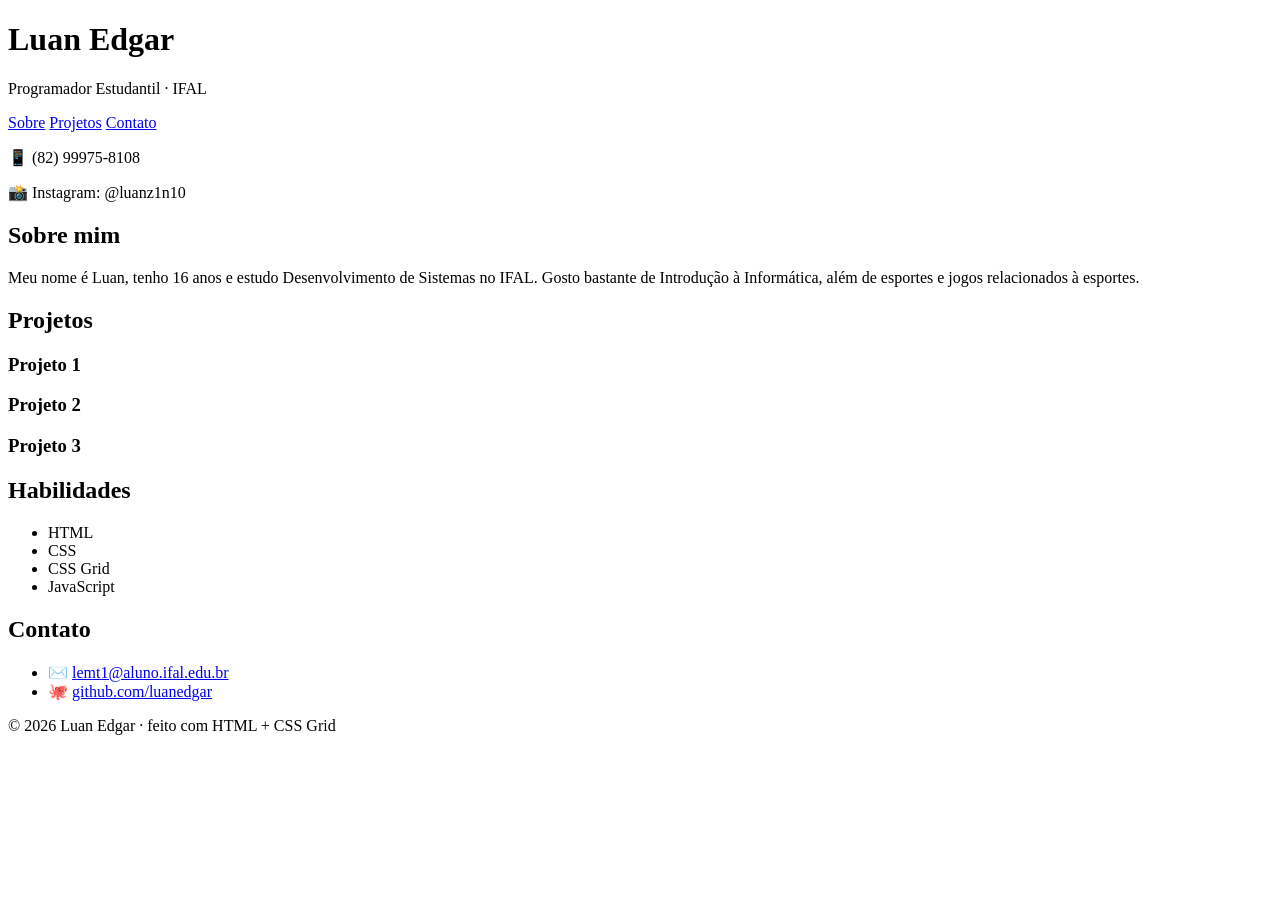
==== index.html @ dfe75a13 "Refactor index.html for better structure and content Updated the HTML structure, added meta tags, an" ====
<!DOCTYPE html>
<html lang="pt-BR">

<head>
  <meta charset="UTF-8">
  <meta name="viewport" content="width=device-width, initial-scale=1.0">
  <title>Página Pessoal — Luan Edgar</title>

  <link rel="stylesheet" href="estilo.css">
</head>

<body>
  <div class="pagina">

    <!-- ====== CABEÇALHO ====== -->
    <header class="cabecalho">
      <h1>Luan Edgar</h1>
      <p>Programador Estudantil · IFAL</p>

      <nav>
        <a href="#sobre">Sobre</a>
        <a href="#projetos">Projetos</a>
        <a href="#contato">Contato</a>
        <p>📱 (82) 99975-8108</p>
        <p>📸 Instagram: @luanz1n10</p>
      </nav>
    </header>

    <!-- ====== CONTEÚDO PRINCIPAL ====== -->
    <main class="principal">

      <section id="sobre" class="cartao">
        <h2>Sobre mim</h2>

        <p>
          Meu nome é Luan, tenho 16 anos e estudo Desenvolvimento de Sistemas
          no IFAL. Gosto bastante de Introdução à Informática, além de esportes
          e jogos relacionados à esportes.
        </p>
      </section>

      <section id="projetos" class="cartao">
        <h2>Projetos</h2>

        <div class="projetos">

          <article class="projeto">
            <h3>Projeto 1</h3>
            <p>
            
            </p>
          </article>

          <article class="projeto">
            <h3>Projeto 2</h3>
            <p>

            </p>
          </article>

          <article class="projeto">
            <h3>Projeto 3</h3>
            <p>
         
            </p>
          </article>

        </div>
      </section>

    </main>

    <!-- ====== BARRA LATERAL ====== -->
    <aside class="lateral">

      <section class="cartao">
        <h2>Habilidades</h2>

        <ul class="habilidades">
          <li>HTML</li>
          <li>CSS</li>
          <li>CSS Grid</li>
          <li>JavaScript</li>
        </ul>
      </section>

      <section id="contato" class="cartao">
        <h2>Contato</h2>

        <ul class="contato">
          <li>
            ✉️
            <a href="mailto:lemt1@aluno.ifal.edu.br">
              lemt1@aluno.ifal.edu.br
            </a>
          </li>

          <li>
            🐙
            <a href="https://github.com/luanedgar">
              github.com/luanedgar
            </a>
          </li>
        </ul>
      </section>

    </aside>

    <!-- ====== RODAPÉ ====== -->
    <footer class="rodape">
      © 2026 Luan Edgar · feito com HTML + CSS Grid
    </footer>

  </div>
</body>

</html>
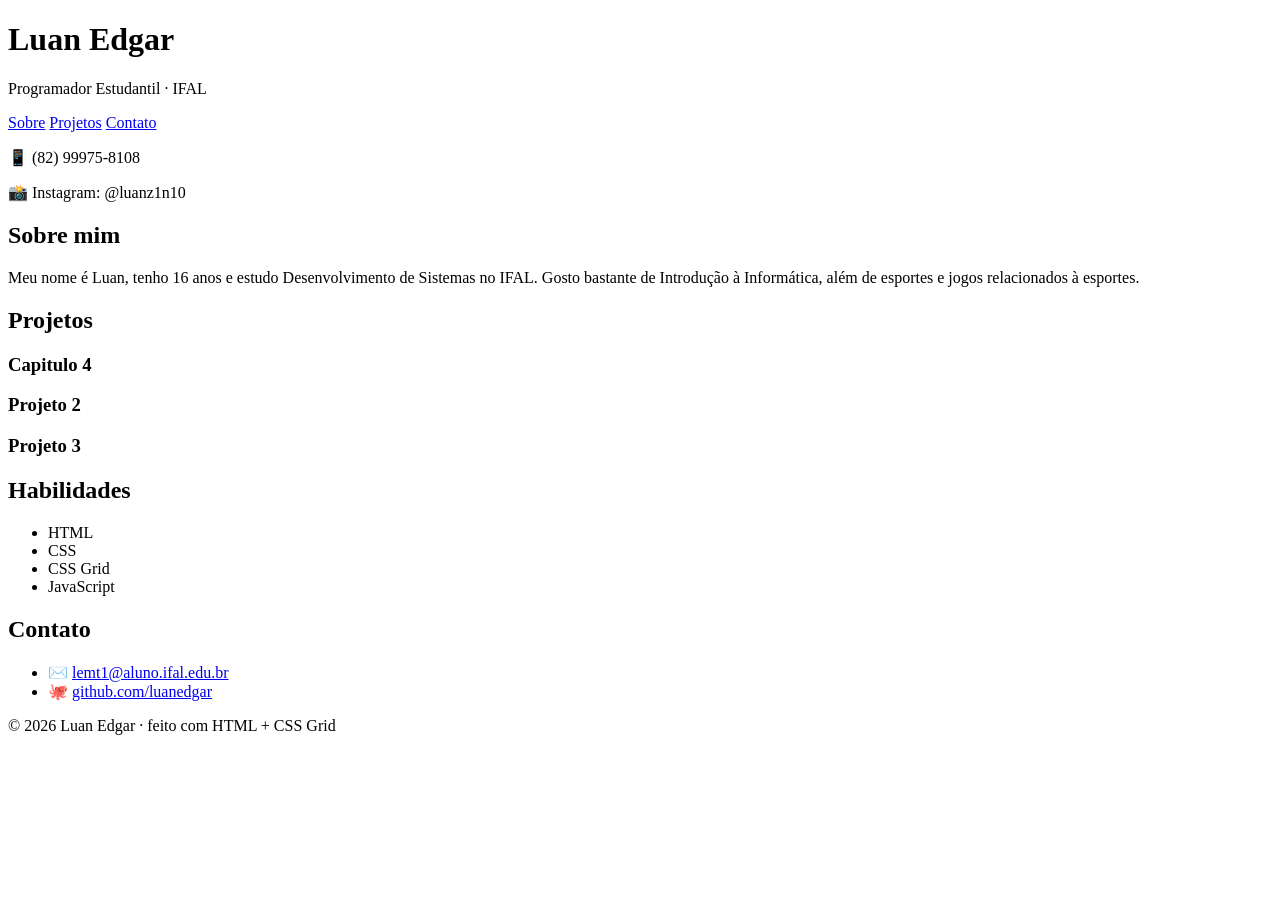
==== commit 0b423ebb: "Refactor projetos section to include atividades" ====
--- a/index.html
+++ b/index.html
@@ -42,10 +42,11 @@
       <section id="projetos" class="cartao">
         <h2>Projetos</h2>
 
-        <div class="projetos">
+        <div class="atividades">
 
-          <article class="projeto">
-            <h3>Projeto 1</h3>
+          <article class="atividade">
+            <h3>Capitulo 4</h3>
+            
             <p>
             
             </p>
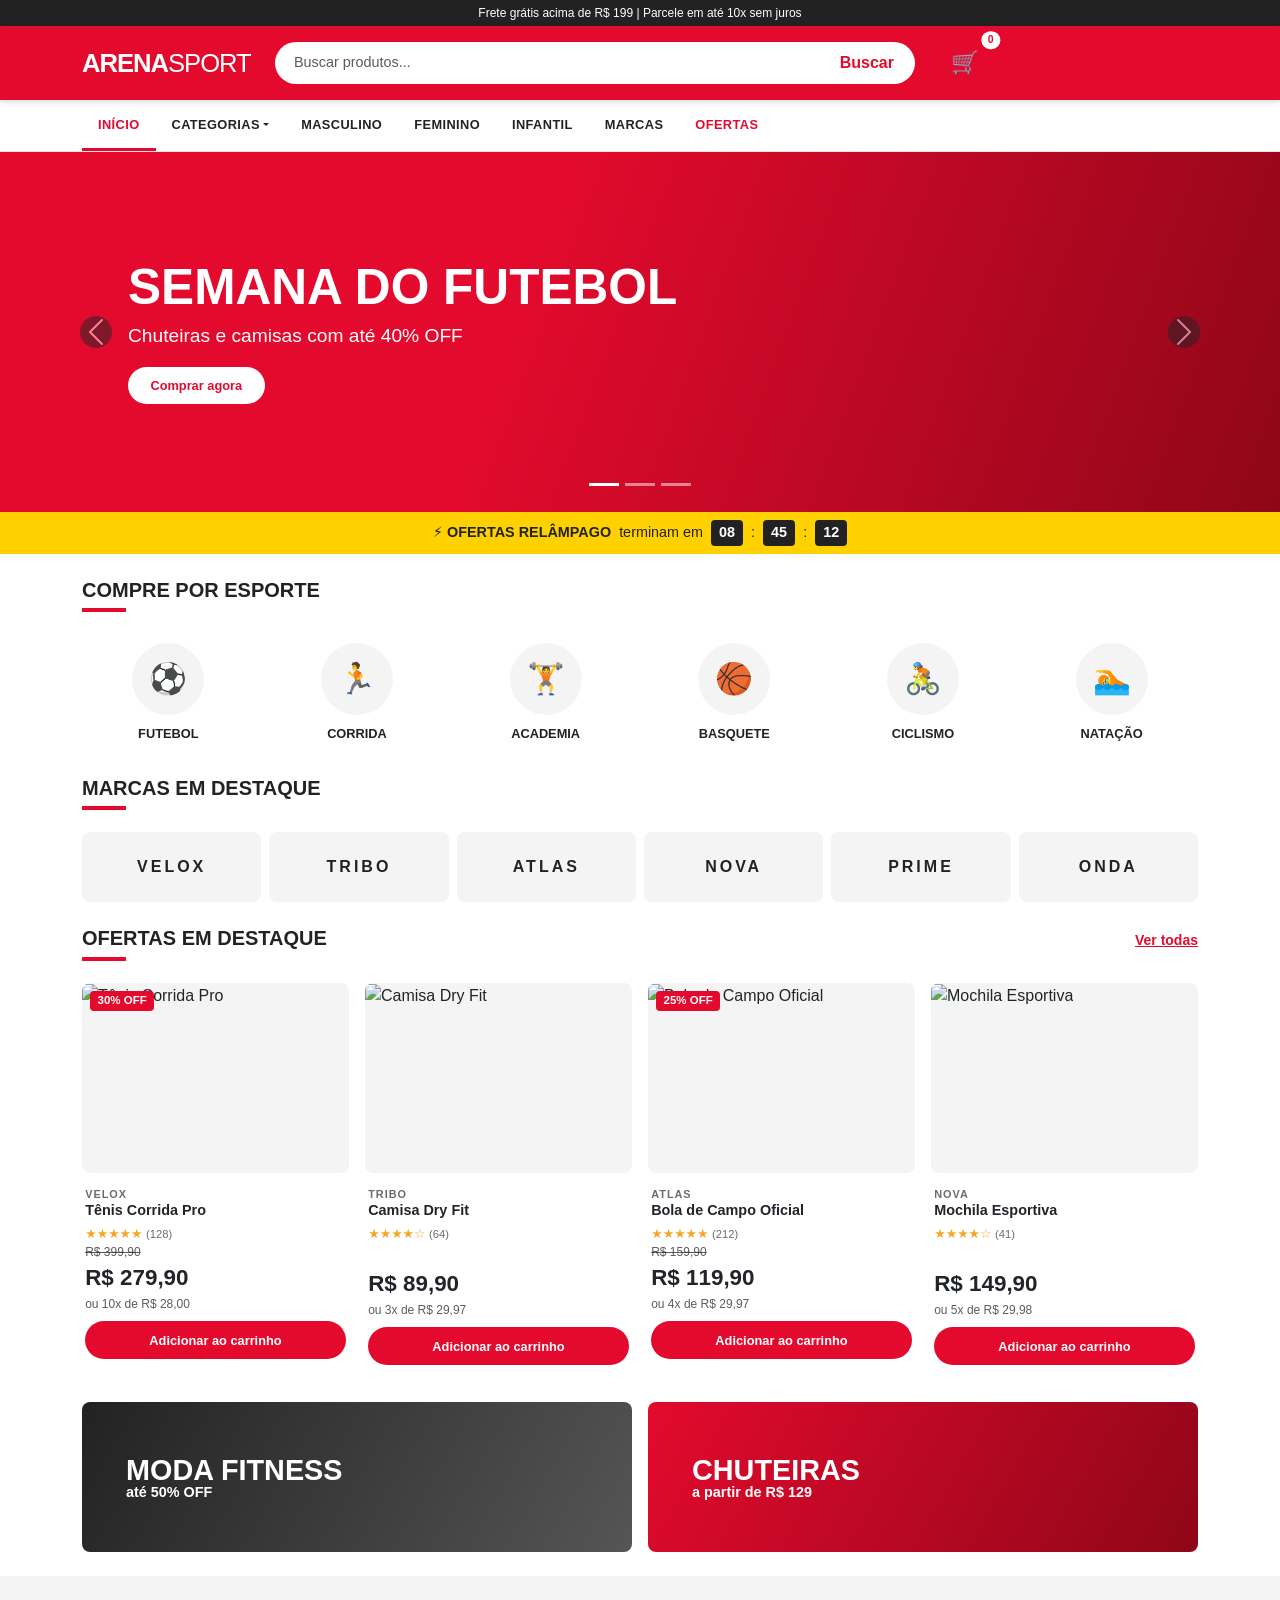
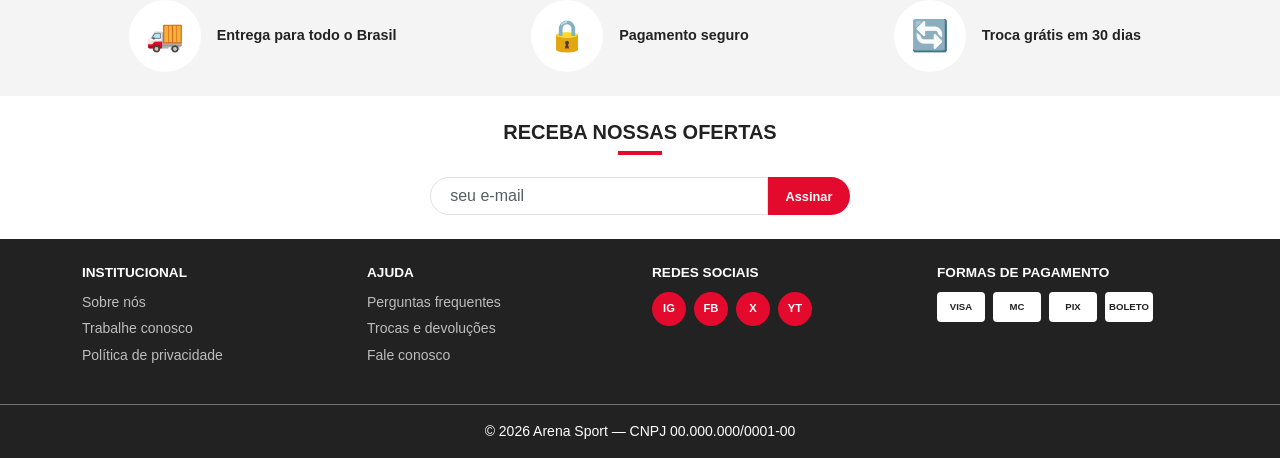
==== commit 791c10f5: "Add files via upload" ====
--- a/index.html
+++ b/index.html
@@ -1,118 +1,308 @@
-<!DOCTYPE html>
-<html lang="pt-BR">
-
-<head>
-  <meta charset="UTF-8">
-  <meta name="viewport" content="width=device-width, initial-scale=1.0">
-  <title>Página Pessoal — Luan Edgar</title>
-
-  <link rel="stylesheet" href="estilo.css">
-</head>
-
-<body>
-  <div class="pagina">
-
-    <!-- ====== CABEÇALHO ====== -->
-    <header class="cabecalho">
-      <h1>Luan Edgar</h1>
-      <p>Programador Estudantil · IFAL</p>
-
-      <nav>
-        <a href="#sobre">Sobre</a>
-        <a href="#projetos">Projetos</a>
-        <a href="#contato">Contato</a>
-        <p>📱 (82) 99975-8108</p>
-        <p>📸 Instagram: @luanz1n10</p>
-      </nav>
-    </header>
-
-    <!-- ====== CONTEÚDO PRINCIPAL ====== -->
-    <main class="principal">
-
-      <section id="sobre" class="cartao">
-        <h2>Sobre mim</h2>
-
-        <p>
-          Meu nome é Luan, tenho 16 anos e estudo Desenvolvimento de Sistemas
-          no IFAL. Gosto bastante de Introdução à Informática, além de esportes
-          e jogos relacionados à esportes.
-        </p>
-      </section>
-
-      <section id="projetos" class="cartao">
-        <h2>Projetos</h2>
-
-        <div class="atividades">
-
-          <article class="atividade">
-            <h3>Capitulo 4</h3>
-            
-            <p>
-            
-            </p>
-          </article>
-
-          <article class="projeto">
-            <h3>Projeto 2</h3>
-            <p>
-
-            </p>
-          </article>
-
-          <article class="projeto">
-            <h3>Projeto 3</h3>
-            <p>
-         
-            </p>
-          </article>
-
-        </div>
-      </section>
-
-    </main>
-
-    <!-- ====== BARRA LATERAL ====== -->
-    <aside class="lateral">
-
-      <section class="cartao">
-        <h2>Habilidades</h2>
-
-        <ul class="habilidades">
-          <li>HTML</li>
-          <li>CSS</li>
-          <li>CSS Grid</li>
-          <li>JavaScript</li>
-        </ul>
-      </section>
-
-      <section id="contato" class="cartao">
-        <h2>Contato</h2>
-
-        <ul class="contato">
-          <li>
-            ✉️
-            <a href="mailto:lemt1@aluno.ifal.edu.br">
-              lemt1@aluno.ifal.edu.br
-            </a>
-          </li>
-
-          <li>
-            🐙
-            <a href="https://github.com/luanedgar">
-              github.com/luanedgar
-            </a>
-          </li>
-        </ul>
-      </section>
-
-    </aside>
-
-    <!-- ====== RODAPÉ ====== -->
-    <footer class="rodape">
-      © 2026 Luan Edgar · feito com HTML + CSS Grid
-    </footer>
-
-  </div>
-</body>
-
-</html>
+<!DOCTYPE html>
+<html lang="pt-BR">
+<head>
+<meta charset="UTF-8">
+<meta name="viewport" content="width=device-width, initial-scale=1">
+<title>Arena Sport</title>
+<link href="https://cdn.jsdelivr.net/npm/bootstrap@5.3.3/dist/css/bootstrap.min.css" rel="stylesheet">
+<style>
+:root{--marca:#e30a2d;--marca-escura:#b80822;--preto:#222;--cinza:#6b6b6b;--claro:#f4f4f4;--amarelo:#ffd100}
+body{font-family:"Helvetica Neue",Arial,system-ui,sans-serif;color:var(--preto);background:#fff}
+.bg-marca{background:var(--marca)!important}
+.text-marca{color:var(--marca)!important}
+.btn-marca{background:var(--marca);color:#fff;border:0;border-radius:999px;font-weight:700;font-size:.8rem;padding:.6rem 1.1rem}
+.btn-marca:hover{background:var(--marca-escura);color:#fff}
+.topo-aviso{background:var(--preto);color:#fff;font-size:.75rem}
+header.bg-marca{padding:.9rem 0!important;box-shadow:0 2px 6px rgba(0,0,0,.15)}
+.logo{font-weight:900;font-size:1.6rem;letter-spacing:-1px;color:#fff;text-decoration:none}
+.logo span{font-weight:300}
+.busca{min-width:100%}
+.busca .form-control{border-radius:999px 0 0 999px!important;padding:.65rem 1.2rem;font-size:.9rem}
+.busca .btn{border-radius:0 999px 999px 0!important;background:#fff;color:var(--marca);font-weight:700;border:0;padding:0 1.3rem}
+@media(min-width:992px){.busca{min-width:0;max-width:640px}}
+header .btn-light{background:transparent;border:0;color:#fff;font-size:1.4rem}
+header .btn-light:hover{background:rgba(255,255,255,.2)}
+.cart-badge{font-size:.65rem;background:#fff!important;color:var(--marca)}
+nav.navbar.bg-dark{background:#fff!important;border-bottom:1px solid #e5e5e5}
+nav.navbar .nav-link{color:var(--preto)!important;font-size:.8rem;font-weight:700;text-transform:uppercase;letter-spacing:.4px;padding:.9rem 1rem!important;border-bottom:3px solid transparent}
+nav.navbar .nav-link:hover,nav.navbar .nav-link.active{color:var(--marca)!important;border-bottom-color:var(--marca)}
+nav.navbar .nav-link.text-warning{color:var(--marca)!important}
+nav.navbar .navbar-toggler{border-color:#ccc}
+nav.navbar .navbar-toggler-icon{filter:invert(1)}
+.dropdown-menu{border:0;border-radius:6px;box-shadow:0 6px 16px rgba(0,0,0,.15)}
+.dropdown-item:hover{background:var(--claro);color:var(--marca)}
+.banner-slide{height:230px;display:flex;align-items:center;padding:0 10%;color:#fff}
+.banner-slide h2{font-weight:900;font-size:1.7rem;text-transform:uppercase;line-height:1.05}
+.banner-slide p{margin:.6rem 0 1rem;font-size:.95rem}
+.banner-slide .btn-light{background:#fff;color:var(--marca);border:0;border-radius:999px;font-size:.8rem;padding:.55rem 1.4rem}
+.slide1{background:linear-gradient(110deg,#e30a2d 40%,#8f0619)}
+.slide2{background:linear-gradient(110deg,#222 40%,#555)}
+.slide3{background:linear-gradient(110deg,#00a650 40%,#005c2b)}
+@media(min-width:992px){.banner-slide{height:360px}.banner-slide h2{font-size:3.1rem}.banner-slide p{font-size:1.2rem}}
+.faixa-relampago{background:var(--amarelo);color:var(--preto);font-size:.9rem}
+.tempo{background:var(--preto);color:#fff;padding:2px 8px;border-radius:4px;font-weight:700}
+.titulo-secao{font-weight:900;font-size:1.25rem;text-transform:uppercase;padding-bottom:.4rem}
+.titulo-secao::after{content:"";display:block;width:44px;height:4px;background:var(--marca);margin-top:.4rem}
+.text-center .titulo-secao::after{margin-left:auto;margin-right:auto}
+.categoria{border:0;background:transparent;text-decoration:none;color:var(--preto);text-align:center}
+.categoria .card-body{display:flex;flex-direction:column;align-items:center;gap:.6rem;padding:.5rem}
+.categoria span{font-size:.8rem;font-weight:700;text-transform:uppercase}
+.categoria:hover span{color:var(--marca)}
+.cat-circle{width:72px;height:72px;border-radius:50%;background:var(--claro);border:2px solid transparent;display:flex;align-items:center;justify-content:center;font-size:1.9rem;flex-shrink:0;transition:border-color .2s}
+.categoria:hover .cat-circle{border-color:var(--marca)}
+.marca-box{display:flex;align-items:center;justify-content:center;height:70px;background:var(--claro);border-radius:8px;font-weight:900;letter-spacing:3px;color:var(--preto);text-decoration:none;transition:.2s}
+.marca-box:hover{background:var(--preto);color:#fff}
+.card.produto{border:0;border-radius:8px;background:#fff;transition:box-shadow .2s}
+.card.produto:hover{box-shadow:0 6px 20px rgba(0,0,0,.15)}
+.produto-foto{height:190px;background:var(--claro);border-radius:8px;overflow:hidden}
+.produto-foto img{width:100%;height:100%;object-fit:cover;transition:transform .25s}
+.card.produto:hover .produto-foto img{transform:scale(1.06)}
+.produto .card-body{padding:.8rem .2rem}
+.badge-promo{background:var(--marca);color:#fff;font-weight:800;font-size:.72rem;border-radius:4px}
+.marca-produto{font-size:.68rem;font-weight:800;letter-spacing:1px;color:var(--cinza)}
+.produto .card-title{font-size:.9rem;font-weight:600;margin-bottom:.3rem}
+.estrelas{color:#f5a623;font-size:.8rem}
+.estrelas small{color:var(--cinza)}
+.preco{font-size:1.4rem;font-weight:900}
+.produto .small.text-muted{font-size:.75rem!important}
+.promo-banner{height:150px;display:flex;flex-direction:column;justify-content:center;padding:0 8%;color:#fff;font-size:1.8rem;font-weight:900;line-height:1.05;text-transform:uppercase;text-decoration:none;border-radius:8px;transition:transform .2s}
+.promo-banner:hover{transform:translateY(-3px);color:#fff}
+.promo-banner small{font-size:.9rem;font-weight:600;text-transform:none}
+.promoA{background:linear-gradient(120deg,#222,#555)}
+.promoB{background:linear-gradient(120deg,#e30a2d,#8f0619)}
+section.bg-light{background:var(--claro)!important}
+section.bg-light strong{font-size:.9rem}
+section.bg-light .cat-circle{background:#fff}
+section form .form-control{border-radius:999px 0 0 999px;padding-left:1.2rem}
+section form .btn-marca{border-radius:0 999px 999px 0}
+.rodape{background:var(--preto);color:#fff}
+.rodape .collapse-btn{background:none;border:0;border-bottom:1px solid #3a3a3a;color:#fff;text-align:left;padding:.85rem 0;font-weight:800;font-size:.85rem;text-transform:uppercase;width:100%}
+.rodape a{color:#bdbdbd;text-decoration:none}
+.rodape a:hover{color:#fff;text-decoration:underline}
+.rodape li{margin-bottom:.35rem}
+.social{width:34px;height:34px;border-radius:50%;background:var(--marca);color:#fff!important;display:flex;align-items:center;justify-content:center;font-size:.7rem;font-weight:800}
+.social:hover{background:#fff;color:var(--marca)!important}
+.pagto{width:48px;height:30px;background:#fff;color:var(--preto);font-size:.6rem;font-weight:700;border-radius:4px;display:flex;align-items:center;justify-content:center}
+@media(min-width:992px){.rodape .collapse-btn{pointer-events:none;border:0;padding:0 0 .5rem}.rodape .chevron{display:none}}
+</style>
+</head>
+<body>
+
+<!-- Faixa de aviso -->
+<div class="topo-aviso text-center small py-1">Frete grátis acima de R$ 199 | Parcele em até 10x sem juros</div>
+
+<!-- Cabeçalho -->
+<header class="bg-marca py-2 sticky-top">
+  <div class="container d-flex align-items-center gap-2 gap-lg-4 flex-wrap">
+    <a class="logo" href="#">ARENA<span>SPORT</span></a>
+    <form class="busca d-flex order-3 order-lg-0 flex-grow-1" role="search">
+      <input class="form-control rounded-end-0 border-0" type="search" placeholder="Buscar produtos..." aria-label="Buscar">
+      <button class="btn btn-dark rounded-start-0" type="submit">Buscar</button>
+    </form>
+    <a href="#" class="btn btn-light position-relative ms-auto ms-lg-0" aria-label="Carrinho">🛒
+      <span class="cart-badge position-absolute top-0 start-100 translate-middle badge rounded-pill">0</span>
+    </a>
+  </div>
+</header>
+
+<!-- Barra de categorias -->
+<nav class="navbar navbar-expand-lg bg-dark navbar-dark py-0">
+  <div class="container">
+    <button class="navbar-toggler my-2" type="button" data-bs-toggle="collapse" data-bs-target="#menu" aria-controls="menu" aria-label="Abrir menu"><span class="navbar-toggler-icon"></span></button>
+    <div class="collapse navbar-collapse" id="menu">
+      <ul class="navbar-nav">
+        <li class="nav-item"><a class="nav-link active" href="#">Início</a></li>
+        <li class="nav-item dropdown">
+          <a class="nav-link dropdown-toggle" href="#" data-bs-toggle="dropdown">Categorias</a>
+          <ul class="dropdown-menu">
+            <li><a class="dropdown-item" href="#categorias">Futebol</a></li>
+            <li><a class="dropdown-item" href="#categorias">Corrida</a></li>
+            <li><a class="dropdown-item" href="#categorias">Academia</a></li>
+            <li><a class="dropdown-item" href="#categorias">Basquete</a></li>
+          </ul>
+        </li>
+        <li class="nav-item"><a class="nav-link" href="#">Masculino</a></li>
+        <li class="nav-item"><a class="nav-link" href="#">Feminino</a></li>
+        <li class="nav-item"><a class="nav-link" href="#">Infantil</a></li>
+        <li class="nav-item"><a class="nav-link" href="#">Marcas</a></li>
+        <li class="nav-item"><a class="nav-link text-warning fw-bold" href="#destaques">Ofertas</a></li>
+      </ul>
+    </div>
+  </div>
+</nav>
+
+<!-- Carrossel -->
+<div id="banners" class="carousel slide" data-bs-ride="carousel">
+  <div class="carousel-indicators">
+    <button type="button" data-bs-target="#banners" data-bs-slide-to="0" class="active" aria-label="Slide 1"></button>
+    <button type="button" data-bs-target="#banners" data-bs-slide-to="1" aria-label="Slide 2"></button>
+    <button type="button" data-bs-target="#banners" data-bs-slide-to="2" aria-label="Slide 3"></button>
+  </div>
+  <div class="carousel-inner">
+    <div class="carousel-item active"><div class="banner-slide slide1"><div><h2>Semana do Futebol</h2><p>Chuteiras e camisas com até 40% OFF</p><a href="#destaques" class="btn btn-light fw-bold">Comprar agora</a></div></div></div>
+    <div class="carousel-item"><div class="banner-slide slide2"><div><h2>Corra mais longe</h2><p>Tênis de corrida a partir de R$ 199</p><a href="#destaques" class="btn btn-light fw-bold">Ver tênis</a></div></div></div>
+    <div class="carousel-item"><div class="banner-slide slide3"><div><h2>Treino em casa</h2><p>Kits de academia com frete grátis</p><a href="#destaques" class="btn btn-light fw-bold">Aproveitar</a></div></div></div>
+  </div>
+  <button class="carousel-control-prev" type="button" data-bs-target="#banners" data-bs-slide="prev"><span class="carousel-control-prev-icon bg-dark rounded-circle p-3" aria-hidden="true"></span><span class="visually-hidden">Anterior</span></button>
+  <button class="carousel-control-next" type="button" data-bs-target="#banners" data-bs-slide="next"><span class="carousel-control-next-icon bg-dark rounded-circle p-3" aria-hidden="true"></span><span class="visually-hidden">Próximo</span></button>
+</div>
+
+<!-- Faixa de ofertas relâmpago -->
+<div class="faixa-relampago py-2">
+  <div class="container d-flex justify-content-center align-items-center gap-2 flex-wrap text-center">
+    <strong>⚡ OFERTAS RELÂMPAGO</strong><span>terminam em</span>
+    <span class="tempo">08</span>:<span class="tempo">45</span>:<span class="tempo">12</span>
+  </div>
+</div>
+
+<main class="container">
+
+  <!-- Categorias -->
+  <section id="categorias" class="py-4">
+    <h2 class="titulo-secao mb-3">Compre por esporte</h2>
+    <div class="row g-2 g-lg-3">
+      <div class="col-4 col-lg-2"><a href="#" class="card categoria h-100"><div class="card-body"><div class="cat-circle">⚽</div><span>Futebol</span></div></a></div>
+      <div class="col-4 col-lg-2"><a href="#" class="card categoria h-100"><div class="card-body"><div class="cat-circle">🏃</div><span>Corrida</span></div></a></div>
+      <div class="col-4 col-lg-2"><a href="#" class="card categoria h-100"><div class="card-body"><div class="cat-circle">🏋️</div><span>Academia</span></div></a></div>
+      <div class="col-4 col-lg-2"><a href="#" class="card categoria h-100"><div class="card-body"><div class="cat-circle">🏀</div><span>Basquete</span></div></a></div>
+      <div class="col-4 col-lg-2"><a href="#" class="card categoria h-100"><div class="card-body"><div class="cat-circle">🚴</div><span>Ciclismo</span></div></a></div>
+      <div class="col-4 col-lg-2"><a href="#" class="card categoria h-100"><div class="card-body"><div class="cat-circle">🏊</div><span>Natação</span></div></a></div>
+    </div>
+  </section>
+
+  <!-- Marcas -->
+  <section class="pb-4">
+    <h2 class="titulo-secao mb-3">Marcas em destaque</h2>
+    <div class="row g-2">
+      <div class="col-4 col-lg-2"><a href="#" class="marca-box">VELOX</a></div>
+      <div class="col-4 col-lg-2"><a href="#" class="marca-box">TRIBO</a></div>
+      <div class="col-4 col-lg-2"><a href="#" class="marca-box">ATLAS</a></div>
+      <div class="col-4 col-lg-2"><a href="#" class="marca-box">NOVA</a></div>
+      <div class="col-4 col-lg-2"><a href="#" class="marca-box">PRIME</a></div>
+      <div class="col-4 col-lg-2"><a href="#" class="marca-box">ONDA</a></div>
+    </div>
+  </section>
+
+  <!-- Destaques -->
+  <section id="destaques" class="pb-4">
+    <div class="d-flex justify-content-between align-items-baseline mb-3">
+      <h2 class="titulo-secao mb-0">Ofertas em destaque</h2>
+      <a href="#" class="small text-marca fw-bold d-none d-lg-inline">Ver todas</a>
+    </div>
+    <div class="row g-3">
+      <div class="col-6 col-lg-3">
+        <div class="card produto h-100">
+          <div class="position-relative"><span class="badge badge-promo position-absolute top-0 start-0 m-2">30% OFF</span><div class="produto-foto"><img src="img/tenis.jpg" alt="Tênis Corrida Pro"></div></div>
+          <div class="card-body">
+            <div class="marca-produto">VELOX</div>
+            <h3 class="h6 card-title">Tênis Corrida Pro</h3>
+            <div class="estrelas">★★★★★ <small>(128)</small></div>
+            <div class="small text-muted text-decoration-line-through">R$ 399,90</div>
+            <div class="preco">R$ 279,90</div>
+            <div class="small text-muted mb-2">ou 10x de R$ 28,00</div>
+            <button class="btn btn-marca btn-sm w-100">Adicionar ao carrinho</button>
+          </div>
+        </div>
+      </div>
+      <div class="col-6 col-lg-3">
+        <div class="card produto h-100">
+          <div class="produto-foto"><img src="img/camisa.jpg" alt="Camisa Dry Fit"></div>
+          <div class="card-body">
+            <div class="marca-produto">TRIBO</div>
+            <h3 class="h6 card-title">Camisa Dry Fit</h3>
+            <div class="estrelas">★★★★☆ <small>(64)</small></div>
+            <div class="preco mt-4">R$ 89,90</div>
+            <div class="small text-muted mb-2">ou 3x de R$ 29,97</div>
+            <button class="btn btn-marca btn-sm w-100">Adicionar ao carrinho</button>
+          </div>
+        </div>
+      </div>
+      <div class="col-6 col-lg-3">
+        <div class="card produto h-100">
+          <div class="position-relative"><span class="badge badge-promo position-absolute top-0 start-0 m-2">25% OFF</span><div class="produto-foto"><img src="img/bola.jpg" alt="Bola de Campo Oficial"></div></div>
+          <div class="card-body">
+            <div class="marca-produto">ATLAS</div>
+            <h3 class="h6 card-title">Bola de Campo Oficial</h3>
+            <div class="estrelas">★★★★★ <small>(212)</small></div>
+            <div class="small text-muted text-decoration-line-through">R$ 159,90</div>
+            <div class="preco">R$ 119,90</div>
+            <div class="small text-muted mb-2">ou 4x de R$ 29,97</div>
+            <button class="btn btn-marca btn-sm w-100">Adicionar ao carrinho</button>
+          </div>
+        </div>
+      </div>
+      <div class="col-6 col-lg-3">
+        <div class="card produto h-100">
+          <div class="produto-foto"><img src="img/mochila.jpg" alt="Mochila Esportiva"></div>
+          <div class="card-body">
+            <div class="marca-produto">NOVA</div>
+            <h3 class="h6 card-title">Mochila Esportiva</h3>
+            <div class="estrelas">★★★★☆ <small>(41)</small></div>
+            <div class="preco mt-4">R$ 149,90</div>
+            <div class="small text-muted mb-2">ou 5x de R$ 29,98</div>
+            <button class="btn btn-marca btn-sm w-100">Adicionar ao carrinho</button>
+          </div>
+        </div>
+      </div>
+    </div>
+  </section>
+
+  <!-- Banners promocionais -->
+  <section class="pb-4">
+    <div class="row g-3">
+      <div class="col-12 col-lg-6"><a href="#" class="promo-banner promoA">Moda fitness<br><small>até 50% OFF</small></a></div>
+      <div class="col-12 col-lg-6"><a href="#" class="promo-banner promoB">Chuteiras<br><small>a partir de R$ 129</small></a></div>
+    </div>
+  </section>
+</main>
+
+<!-- Benefícios -->
+<section class="bg-light py-4">
+  <div class="container">
+    <div class="row g-3 text-center">
+      <div class="col-12 col-lg-4 d-flex align-items-center gap-3 justify-content-center"><div class="cat-circle">🚚</div><strong>Entrega para todo o Brasil</strong></div>
+      <div class="col-12 col-lg-4 d-flex align-items-center gap-3 justify-content-center"><div class="cat-circle">🔒</div><strong>Pagamento seguro</strong></div>
+      <div class="col-12 col-lg-4 d-flex align-items-center gap-3 justify-content-center"><div class="cat-circle">🔄</div><strong>Troca grátis em 30 dias</strong></div>
+    </div>
+  </div>
+</section>
+
+<!-- Newsletter -->
+<section class="py-4 text-center">
+  <div class="container">
+    <h2 class="titulo-secao mb-3">Receba nossas ofertas</h2>
+    <form class="d-flex justify-content-center mx-auto" style="max-width:420px" onsubmit="event.preventDefault();alert('Cadastro realizado!');">
+      <input type="email" class="form-control rounded-end-0" placeholder="seu e-mail" aria-label="E-mail" required>
+      <button class="btn btn-marca rounded-start-0" type="submit">Assinar</button>
+    </form>
+  </div>
+</section>
+
+<!-- Rodapé -->
+<footer class="rodape pt-4">
+  <div class="container">
+    <div class="row">
+      <div class="col-12 col-lg-3">
+        <button class="collapse-btn d-flex justify-content-between" data-bs-toggle="collapse" data-bs-target="#f1">Institucional <span class="chevron">▾</span></button>
+        <div id="f1" class="collapse d-lg-block pb-3"><ul class="list-unstyled small mb-0"><li><a href="#">Sobre nós</a></li><li><a href="#">Trabalhe conosco</a></li><li><a href="#">Política de privacidade</a></li></ul></div>
+      </div>
+      <div class="col-12 col-lg-3">
+        <button class="collapse-btn d-flex justify-content-between" data-bs-toggle="collapse" data-bs-target="#f2">Ajuda <span class="chevron">▾</span></button>
+        <div id="f2" class="collapse d-lg-block pb-3"><ul class="list-unstyled small mb-0"><li><a href="#">Perguntas frequentes</a></li><li><a href="#">Trocas e devoluções</a></li><li><a href="#">Fale conosco</a></li></ul></div>
+      </div>
+      <div class="col-12 col-lg-3">
+        <button class="collapse-btn d-flex justify-content-between" data-bs-toggle="collapse" data-bs-target="#f3">Redes sociais <span class="chevron">▾</span></button>
+        <div id="f3" class="collapse d-lg-block pb-3"><div class="d-flex gap-2"><a href="#" class="social" aria-label="Instagram">IG</a><a href="#" class="social" aria-label="Facebook">FB</a><a href="#" class="social" aria-label="X">X</a><a href="#" class="social" aria-label="YouTube">YT</a></div></div>
+      </div>
+      <div class="col-12 col-lg-3">
+        <button class="collapse-btn d-flex justify-content-between" data-bs-toggle="collapse" data-bs-target="#f4">Formas de pagamento <span class="chevron">▾</span></button>
+        <div id="f4" class="collapse d-lg-block pb-3"><div class="d-flex gap-2"><div class="pagto">VISA</div><div class="pagto">MC</div><div class="pagto">PIX</div><div class="pagto">BOLETO</div></div></div>
+      </div>
+    </div>
+  </div>
+  <div class="text-center small border-top border-secondary py-3 mt-3">© 2026 Arena Sport — CNPJ 00.000.000/0001-00</div>
+</footer>
+
+<script src="https://cdn.jsdelivr.net/npm/bootstrap@5.3.3/dist/js/bootstrap.bundle.min.js"></script>
+</body>
+</html>
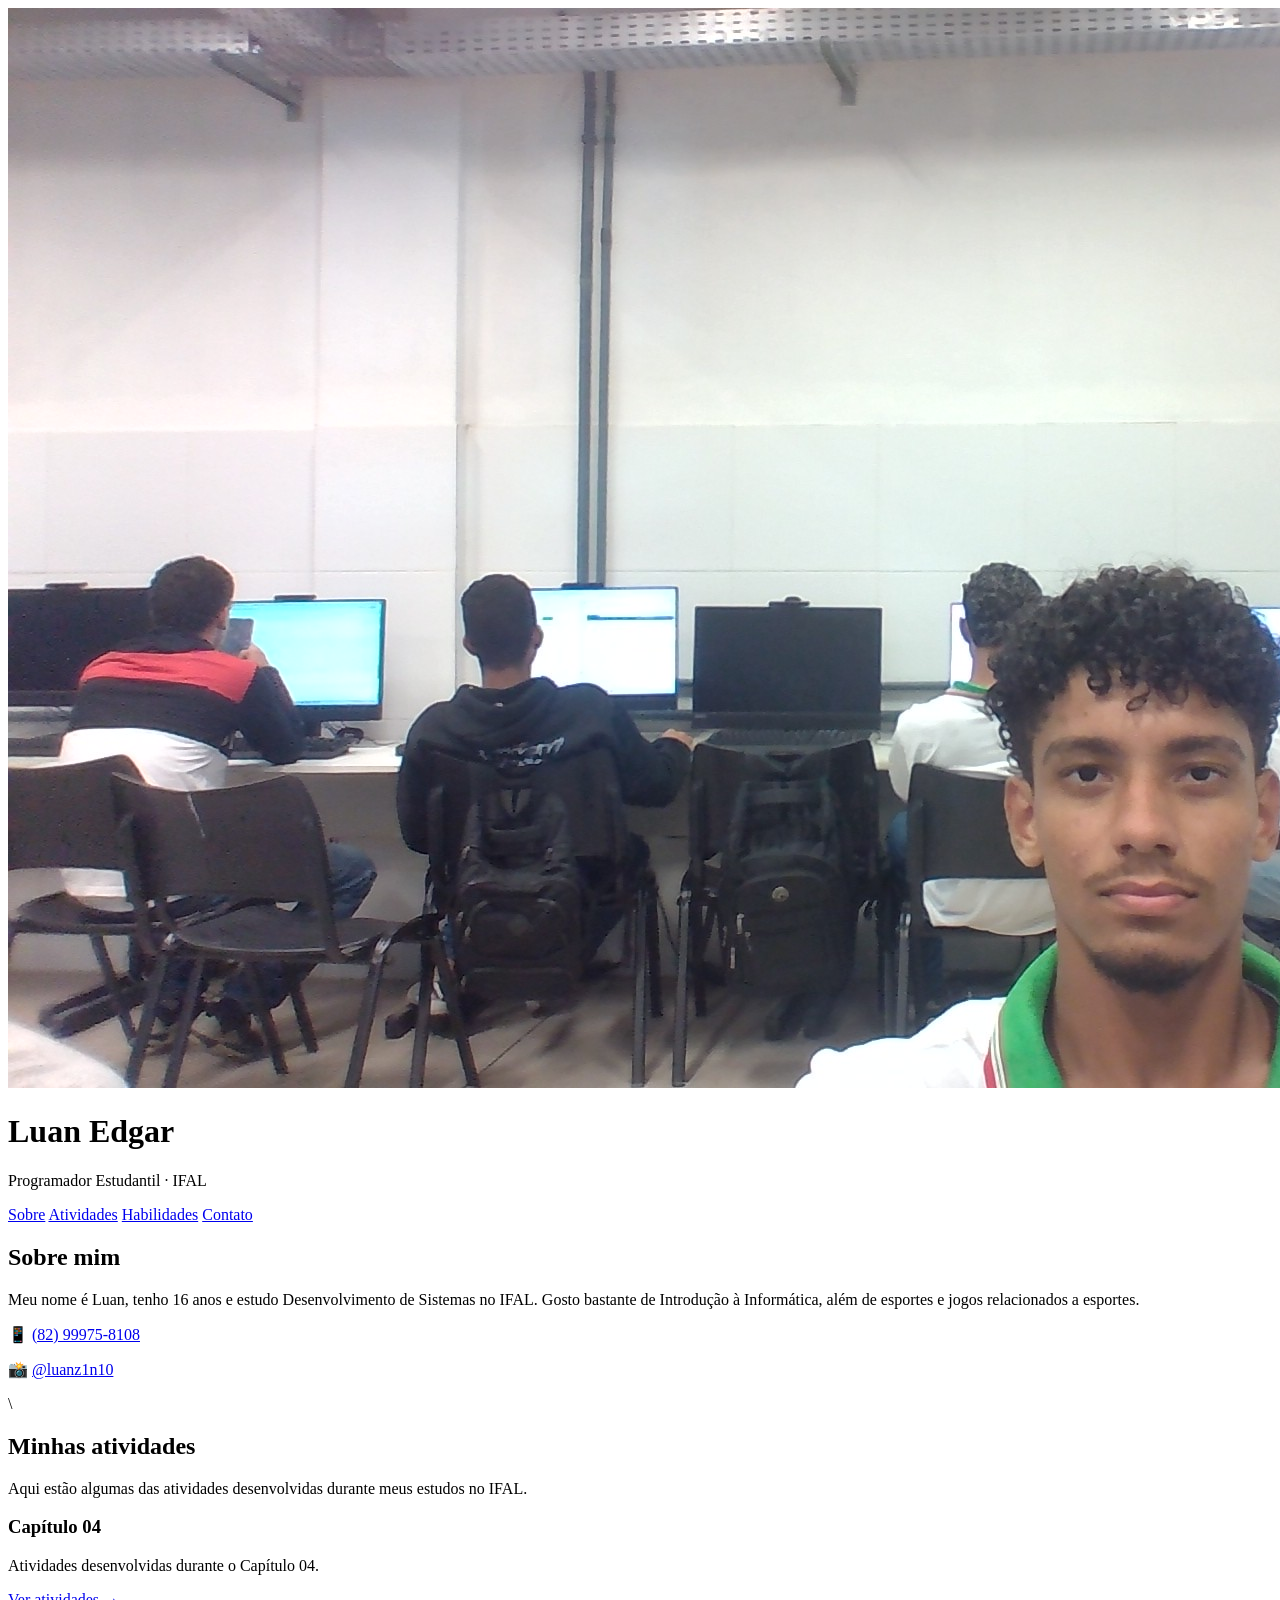
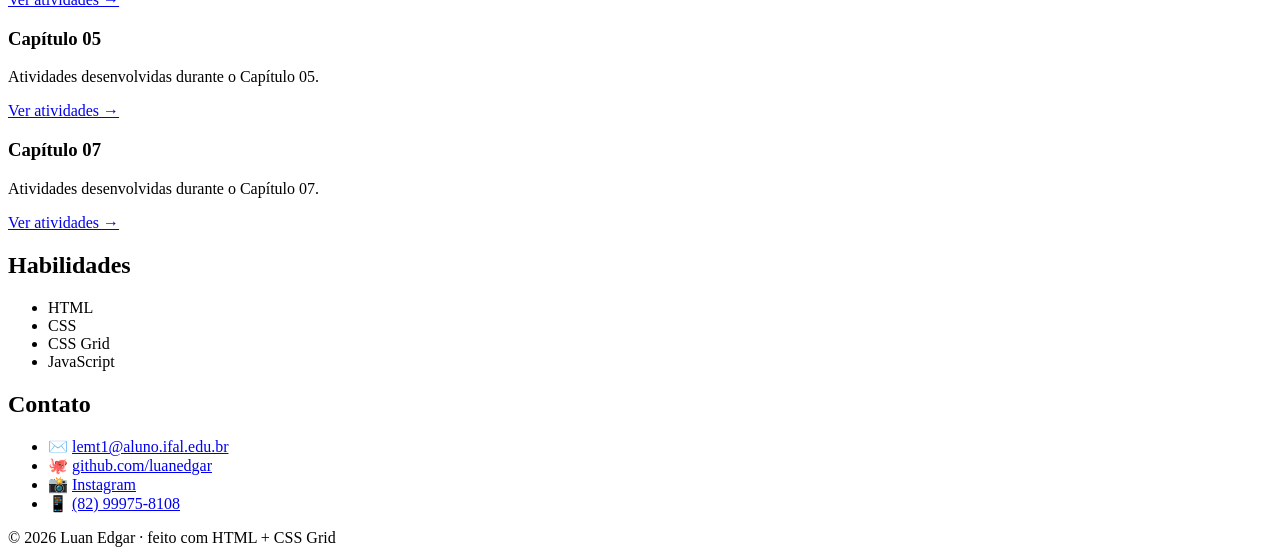
==== commit 0485e63f: "Add initial HTML structure for personal page" ====
--- a/index.html
+++ b/index.html
@@ -1,308 +1,289 @@
-<!DOCTYPE html>
-<html lang="pt-BR">
-<head>
-<meta charset="UTF-8">
-<meta name="viewport" content="width=device-width, initial-scale=1">
-<title>Arena Sport</title>
-<link href="https://cdn.jsdelivr.net/npm/bootstrap@5.3.3/dist/css/bootstrap.min.css" rel="stylesheet">
-<style>
-:root{--marca:#e30a2d;--marca-escura:#b80822;--preto:#222;--cinza:#6b6b6b;--claro:#f4f4f4;--amarelo:#ffd100}
-body{font-family:"Helvetica Neue",Arial,system-ui,sans-serif;color:var(--preto);background:#fff}
-.bg-marca{background:var(--marca)!important}
-.text-marca{color:var(--marca)!important}
-.btn-marca{background:var(--marca);color:#fff;border:0;border-radius:999px;font-weight:700;font-size:.8rem;padding:.6rem 1.1rem}
-.btn-marca:hover{background:var(--marca-escura);color:#fff}
-.topo-aviso{background:var(--preto);color:#fff;font-size:.75rem}
-header.bg-marca{padding:.9rem 0!important;box-shadow:0 2px 6px rgba(0,0,0,.15)}
-.logo{font-weight:900;font-size:1.6rem;letter-spacing:-1px;color:#fff;text-decoration:none}
-.logo span{font-weight:300}
-.busca{min-width:100%}
-.busca .form-control{border-radius:999px 0 0 999px!important;padding:.65rem 1.2rem;font-size:.9rem}
-.busca .btn{border-radius:0 999px 999px 0!important;background:#fff;color:var(--marca);font-weight:700;border:0;padding:0 1.3rem}
-@media(min-width:992px){.busca{min-width:0;max-width:640px}}
-header .btn-light{background:transparent;border:0;color:#fff;font-size:1.4rem}
-header .btn-light:hover{background:rgba(255,255,255,.2)}
-.cart-badge{font-size:.65rem;background:#fff!important;color:var(--marca)}
-nav.navbar.bg-dark{background:#fff!important;border-bottom:1px solid #e5e5e5}
-nav.navbar .nav-link{color:var(--preto)!important;font-size:.8rem;font-weight:700;text-transform:uppercase;letter-spacing:.4px;padding:.9rem 1rem!important;border-bottom:3px solid transparent}
-nav.navbar .nav-link:hover,nav.navbar .nav-link.active{color:var(--marca)!important;border-bottom-color:var(--marca)}
-nav.navbar .nav-link.text-warning{color:var(--marca)!important}
-nav.navbar .navbar-toggler{border-color:#ccc}
-nav.navbar .navbar-toggler-icon{filter:invert(1)}
-.dropdown-menu{border:0;border-radius:6px;box-shadow:0 6px 16px rgba(0,0,0,.15)}
-.dropdown-item:hover{background:var(--claro);color:var(--marca)}
-.banner-slide{height:230px;display:flex;align-items:center;padding:0 10%;color:#fff}
-.banner-slide h2{font-weight:900;font-size:1.7rem;text-transform:uppercase;line-height:1.05}
-.banner-slide p{margin:.6rem 0 1rem;font-size:.95rem}
-.banner-slide .btn-light{background:#fff;color:var(--marca);border:0;border-radius:999px;font-size:.8rem;padding:.55rem 1.4rem}
-.slide1{background:linear-gradient(110deg,#e30a2d 40%,#8f0619)}
-.slide2{background:linear-gradient(110deg,#222 40%,#555)}
-.slide3{background:linear-gradient(110deg,#00a650 40%,#005c2b)}
-@media(min-width:992px){.banner-slide{height:360px}.banner-slide h2{font-size:3.1rem}.banner-slide p{font-size:1.2rem}}
-.faixa-relampago{background:var(--amarelo);color:var(--preto);font-size:.9rem}
-.tempo{background:var(--preto);color:#fff;padding:2px 8px;border-radius:4px;font-weight:700}
-.titulo-secao{font-weight:900;font-size:1.25rem;text-transform:uppercase;padding-bottom:.4rem}
-.titulo-secao::after{content:"";display:block;width:44px;height:4px;background:var(--marca);margin-top:.4rem}
-.text-center .titulo-secao::after{margin-left:auto;margin-right:auto}
-.categoria{border:0;background:transparent;text-decoration:none;color:var(--preto);text-align:center}
-.categoria .card-body{display:flex;flex-direction:column;align-items:center;gap:.6rem;padding:.5rem}
-.categoria span{font-size:.8rem;font-weight:700;text-transform:uppercase}
-.categoria:hover span{color:var(--marca)}
-.cat-circle{width:72px;height:72px;border-radius:50%;background:var(--claro);border:2px solid transparent;display:flex;align-items:center;justify-content:center;font-size:1.9rem;flex-shrink:0;transition:border-color .2s}
-.categoria:hover .cat-circle{border-color:var(--marca)}
-.marca-box{display:flex;align-items:center;justify-content:center;height:70px;background:var(--claro);border-radius:8px;font-weight:900;letter-spacing:3px;color:var(--preto);text-decoration:none;transition:.2s}
-.marca-box:hover{background:var(--preto);color:#fff}
-.card.produto{border:0;border-radius:8px;background:#fff;transition:box-shadow .2s}
-.card.produto:hover{box-shadow:0 6px 20px rgba(0,0,0,.15)}
-.produto-foto{height:190px;background:var(--claro);border-radius:8px;overflow:hidden}
-.produto-foto img{width:100%;height:100%;object-fit:cover;transition:transform .25s}
-.card.produto:hover .produto-foto img{transform:scale(1.06)}
-.produto .card-body{padding:.8rem .2rem}
-.badge-promo{background:var(--marca);color:#fff;font-weight:800;font-size:.72rem;border-radius:4px}
-.marca-produto{font-size:.68rem;font-weight:800;letter-spacing:1px;color:var(--cinza)}
-.produto .card-title{font-size:.9rem;font-weight:600;margin-bottom:.3rem}
-.estrelas{color:#f5a623;font-size:.8rem}
-.estrelas small{color:var(--cinza)}
-.preco{font-size:1.4rem;font-weight:900}
-.produto .small.text-muted{font-size:.75rem!important}
-.promo-banner{height:150px;display:flex;flex-direction:column;justify-content:center;padding:0 8%;color:#fff;font-size:1.8rem;font-weight:900;line-height:1.05;text-transform:uppercase;text-decoration:none;border-radius:8px;transition:transform .2s}
-.promo-banner:hover{transform:translateY(-3px);color:#fff}
-.promo-banner small{font-size:.9rem;font-weight:600;text-transform:none}
-.promoA{background:linear-gradient(120deg,#222,#555)}
-.promoB{background:linear-gradient(120deg,#e30a2d,#8f0619)}
-section.bg-light{background:var(--claro)!important}
-section.bg-light strong{font-size:.9rem}
-section.bg-light .cat-circle{background:#fff}
-section form .form-control{border-radius:999px 0 0 999px;padding-left:1.2rem}
-section form .btn-marca{border-radius:0 999px 999px 0}
-.rodape{background:var(--preto);color:#fff}
-.rodape .collapse-btn{background:none;border:0;border-bottom:1px solid #3a3a3a;color:#fff;text-align:left;padding:.85rem 0;font-weight:800;font-size:.85rem;text-transform:uppercase;width:100%}
-.rodape a{color:#bdbdbd;text-decoration:none}
-.rodape a:hover{color:#fff;text-decoration:underline}
-.rodape li{margin-bottom:.35rem}
-.social{width:34px;height:34px;border-radius:50%;background:var(--marca);color:#fff!important;display:flex;align-items:center;justify-content:center;font-size:.7rem;font-weight:800}
-.social:hover{background:#fff;color:var(--marca)!important}
-.pagto{width:48px;height:30px;background:#fff;color:var(--preto);font-size:.6rem;font-weight:700;border-radius:4px;display:flex;align-items:center;justify-content:center}
-@media(min-width:992px){.rodape .collapse-btn{pointer-events:none;border:0;padding:0 0 .5rem}.rodape .chevron{display:none}}
-</style>
-</head>
-<body>
-
-<!-- Faixa de aviso -->
-<div class="topo-aviso text-center small py-1">Frete grátis acima de R$ 199 | Parcele em até 10x sem juros</div>
-
-<!-- Cabeçalho -->
-<header class="bg-marca py-2 sticky-top">
-  <div class="container d-flex align-items-center gap-2 gap-lg-4 flex-wrap">
-    <a class="logo" href="#">ARENA<span>SPORT</span></a>
-    <form class="busca d-flex order-3 order-lg-0 flex-grow-1" role="search">
-      <input class="form-control rounded-end-0 border-0" type="search" placeholder="Buscar produtos..." aria-label="Buscar">
-      <button class="btn btn-dark rounded-start-0" type="submit">Buscar</button>
-    </form>
-    <a href="#" class="btn btn-light position-relative ms-auto ms-lg-0" aria-label="Carrinho">🛒
-      <span class="cart-badge position-absolute top-0 start-100 translate-middle badge rounded-pill">0</span>
-    </a>
-  </div>
-</header>
-
-<!-- Barra de categorias -->
-<nav class="navbar navbar-expand-lg bg-dark navbar-dark py-0">
-  <div class="container">
-    <button class="navbar-toggler my-2" type="button" data-bs-toggle="collapse" data-bs-target="#menu" aria-controls="menu" aria-label="Abrir menu"><span class="navbar-toggler-icon"></span></button>
-    <div class="collapse navbar-collapse" id="menu">
-      <ul class="navbar-nav">
-        <li class="nav-item"><a class="nav-link active" href="#">Início</a></li>
-        <li class="nav-item dropdown">
-          <a class="nav-link dropdown-toggle" href="#" data-bs-toggle="dropdown">Categorias</a>
-          <ul class="dropdown-menu">
-            <li><a class="dropdown-item" href="#categorias">Futebol</a></li>
-            <li><a class="dropdown-item" href="#categorias">Corrida</a></li>
-            <li><a class="dropdown-item" href="#categorias">Academia</a></li>
-            <li><a class="dropdown-item" href="#categorias">Basquete</a></li>
-          </ul>
-        </li>
-        <li class="nav-item"><a class="nav-link" href="#">Masculino</a></li>
-        <li class="nav-item"><a class="nav-link" href="#">Feminino</a></li>
-        <li class="nav-item"><a class="nav-link" href="#">Infantil</a></li>
-        <li class="nav-item"><a class="nav-link" href="#">Marcas</a></li>
-        <li class="nav-item"><a class="nav-link text-warning fw-bold" href="#destaques">Ofertas</a></li>
-      </ul>
-    </div>
-  </div>
-</nav>
-
-<!-- Carrossel -->
-<div id="banners" class="carousel slide" data-bs-ride="carousel">
-  <div class="carousel-indicators">
-    <button type="button" data-bs-target="#banners" data-bs-slide-to="0" class="active" aria-label="Slide 1"></button>
-    <button type="button" data-bs-target="#banners" data-bs-slide-to="1" aria-label="Slide 2"></button>
-    <button type="button" data-bs-target="#banners" data-bs-slide-to="2" aria-label="Slide 3"></button>
-  </div>
-  <div class="carousel-inner">
-    <div class="carousel-item active"><div class="banner-slide slide1"><div><h2>Semana do Futebol</h2><p>Chuteiras e camisas com até 40% OFF</p><a href="#destaques" class="btn btn-light fw-bold">Comprar agora</a></div></div></div>
-    <div class="carousel-item"><div class="banner-slide slide2"><div><h2>Corra mais longe</h2><p>Tênis de corrida a partir de R$ 199</p><a href="#destaques" class="btn btn-light fw-bold">Ver tênis</a></div></div></div>
-    <div class="carousel-item"><div class="banner-slide slide3"><div><h2>Treino em casa</h2><p>Kits de academia com frete grátis</p><a href="#destaques" class="btn btn-light fw-bold">Aproveitar</a></div></div></div>
-  </div>
-  <button class="carousel-control-prev" type="button" data-bs-target="#banners" data-bs-slide="prev"><span class="carousel-control-prev-icon bg-dark rounded-circle p-3" aria-hidden="true"></span><span class="visually-hidden">Anterior</span></button>
-  <button class="carousel-control-next" type="button" data-bs-target="#banners" data-bs-slide="next"><span class="carousel-control-next-icon bg-dark rounded-circle p-3" aria-hidden="true"></span><span class="visually-hidden">Próximo</span></button>
-</div>
-
-<!-- Faixa de ofertas relâmpago -->
-<div class="faixa-relampago py-2">
-  <div class="container d-flex justify-content-center align-items-center gap-2 flex-wrap text-center">
-    <strong>⚡ OFERTAS RELÂMPAGO</strong><span>terminam em</span>
-    <span class="tempo">08</span>:<span class="tempo">45</span>:<span class="tempo">12</span>
-  </div>
-</div>
-
-<main class="container">
-
-  <!-- Categorias -->
-  <section id="categorias" class="py-4">
-    <h2 class="titulo-secao mb-3">Compre por esporte</h2>
-    <div class="row g-2 g-lg-3">
-      <div class="col-4 col-lg-2"><a href="#" class="card categoria h-100"><div class="card-body"><div class="cat-circle">⚽</div><span>Futebol</span></div></a></div>
-      <div class="col-4 col-lg-2"><a href="#" class="card categoria h-100"><div class="card-body"><div class="cat-circle">🏃</div><span>Corrida</span></div></a></div>
-      <div class="col-4 col-lg-2"><a href="#" class="card categoria h-100"><div class="card-body"><div class="cat-circle">🏋️</div><span>Academia</span></div></a></div>
-      <div class="col-4 col-lg-2"><a href="#" class="card categoria h-100"><div class="card-body"><div class="cat-circle">🏀</div><span>Basquete</span></div></a></div>
-      <div class="col-4 col-lg-2"><a href="#" class="card categoria h-100"><div class="card-body"><div class="cat-circle">🚴</div><span>Ciclismo</span></div></a></div>
-      <div class="col-4 col-lg-2"><a href="#" class="card categoria h-100"><div class="card-body"><div class="cat-circle">🏊</div><span>Natação</span></div></a></div>
-    </div>
-  </section>
-
-  <!-- Marcas -->
-  <section class="pb-4">
-    <h2 class="titulo-secao mb-3">Marcas em destaque</h2>
-    <div class="row g-2">
-      <div class="col-4 col-lg-2"><a href="#" class="marca-box">VELOX</a></div>
-      <div class="col-4 col-lg-2"><a href="#" class="marca-box">TRIBO</a></div>
-      <div class="col-4 col-lg-2"><a href="#" class="marca-box">ATLAS</a></div>
-      <div class="col-4 col-lg-2"><a href="#" class="marca-box">NOVA</a></div>
-      <div class="col-4 col-lg-2"><a href="#" class="marca-box">PRIME</a></div>
-      <div class="col-4 col-lg-2"><a href="#" class="marca-box">ONDA</a></div>
-    </div>
-  </section>
-
-  <!-- Destaques -->
-  <section id="destaques" class="pb-4">
-    <div class="d-flex justify-content-between align-items-baseline mb-3">
-      <h2 class="titulo-secao mb-0">Ofertas em destaque</h2>
-      <a href="#" class="small text-marca fw-bold d-none d-lg-inline">Ver todas</a>
-    </div>
-    <div class="row g-3">
-      <div class="col-6 col-lg-3">
-        <div class="card produto h-100">
-          <div class="position-relative"><span class="badge badge-promo position-absolute top-0 start-0 m-2">30% OFF</span><div class="produto-foto"><img src="img/tenis.jpg" alt="Tênis Corrida Pro"></div></div>
-          <div class="card-body">
-            <div class="marca-produto">VELOX</div>
-            <h3 class="h6 card-title">Tênis Corrida Pro</h3>
-            <div class="estrelas">★★★★★ <small>(128)</small></div>
-            <div class="small text-muted text-decoration-line-through">R$ 399,90</div>
-            <div class="preco">R$ 279,90</div>
-            <div class="small text-muted mb-2">ou 10x de R$ 28,00</div>
-            <button class="btn btn-marca btn-sm w-100">Adicionar ao carrinho</button>
-          </div>
-        </div>
-      </div>
-      <div class="col-6 col-lg-3">
-        <div class="card produto h-100">
-          <div class="produto-foto"><img src="img/camisa.jpg" alt="Camisa Dry Fit"></div>
-          <div class="card-body">
-            <div class="marca-produto">TRIBO</div>
-            <h3 class="h6 card-title">Camisa Dry Fit</h3>
-            <div class="estrelas">★★★★☆ <small>(64)</small></div>
-            <div class="preco mt-4">R$ 89,90</div>
-            <div class="small text-muted mb-2">ou 3x de R$ 29,97</div>
-            <button class="btn btn-marca btn-sm w-100">Adicionar ao carrinho</button>
-          </div>
-        </div>
-      </div>
-      <div class="col-6 col-lg-3">
-        <div class="card produto h-100">
-          <div class="position-relative"><span class="badge badge-promo position-absolute top-0 start-0 m-2">25% OFF</span><div class="produto-foto"><img src="img/bola.jpg" alt="Bola de Campo Oficial"></div></div>
-          <div class="card-body">
-            <div class="marca-produto">ATLAS</div>
-            <h3 class="h6 card-title">Bola de Campo Oficial</h3>
-            <div class="estrelas">★★★★★ <small>(212)</small></div>
-            <div class="small text-muted text-decoration-line-through">R$ 159,90</div>
-            <div class="preco">R$ 119,90</div>
-            <div class="small text-muted mb-2">ou 4x de R$ 29,97</div>
-            <button class="btn btn-marca btn-sm w-100">Adicionar ao carrinho</button>
-          </div>
-        </div>
-      </div>
-      <div class="col-6 col-lg-3">
-        <div class="card produto h-100">
-          <div class="produto-foto"><img src="img/mochila.jpg" alt="Mochila Esportiva"></div>
-          <div class="card-body">
-            <div class="marca-produto">NOVA</div>
-            <h3 class="h6 card-title">Mochila Esportiva</h3>
-            <div class="estrelas">★★★★☆ <small>(41)</small></div>
-            <div class="preco mt-4">R$ 149,90</div>
-            <div class="small text-muted mb-2">ou 5x de R$ 29,98</div>
-            <button class="btn btn-marca btn-sm w-100">Adicionar ao carrinho</button>
-          </div>
-        </div>
-      </div>
-    </div>
-  </section>
-
-  <!-- Banners promocionais -->
-  <section class="pb-4">
-    <div class="row g-3">
-      <div class="col-12 col-lg-6"><a href="#" class="promo-banner promoA">Moda fitness<br><small>até 50% OFF</small></a></div>
-      <div class="col-12 col-lg-6"><a href="#" class="promo-banner promoB">Chuteiras<br><small>a partir de R$ 129</small></a></div>
-    </div>
-  </section>
-</main>
-
-<!-- Benefícios -->
-<section class="bg-light py-4">
-  <div class="container">
-    <div class="row g-3 text-center">
-      <div class="col-12 col-lg-4 d-flex align-items-center gap-3 justify-content-center"><div class="cat-circle">🚚</div><strong>Entrega para todo o Brasil</strong></div>
-      <div class="col-12 col-lg-4 d-flex align-items-center gap-3 justify-content-center"><div class="cat-circle">🔒</div><strong>Pagamento seguro</strong></div>
-      <div class="col-12 col-lg-4 d-flex align-items-center gap-3 justify-content-center"><div class="cat-circle">🔄</div><strong>Troca grátis em 30 dias</strong></div>
-    </div>
-  </div>
-</section>
-
-<!-- Newsletter -->
-<section class="py-4 text-center">
-  <div class="container">
-    <h2 class="titulo-secao mb-3">Receba nossas ofertas</h2>
-    <form class="d-flex justify-content-center mx-auto" style="max-width:420px" onsubmit="event.preventDefault();alert('Cadastro realizado!');">
-      <input type="email" class="form-control rounded-end-0" placeholder="seu e-mail" aria-label="E-mail" required>
-      <button class="btn btn-marca rounded-start-0" type="submit">Assinar</button>
-    </form>
-  </div>
-</section>
-
-<!-- Rodapé -->
-<footer class="rodape pt-4">
-  <div class="container">
-    <div class="row">
-      <div class="col-12 col-lg-3">
-        <button class="collapse-btn d-flex justify-content-between" data-bs-toggle="collapse" data-bs-target="#f1">Institucional <span class="chevron">▾</span></button>
-        <div id="f1" class="collapse d-lg-block pb-3"><ul class="list-unstyled small mb-0"><li><a href="#">Sobre nós</a></li><li><a href="#">Trabalhe conosco</a></li><li><a href="#">Política de privacidade</a></li></ul></div>
-      </div>
-      <div class="col-12 col-lg-3">
-        <button class="collapse-btn d-flex justify-content-between" data-bs-toggle="collapse" data-bs-target="#f2">Ajuda <span class="chevron">▾</span></button>
-        <div id="f2" class="collapse d-lg-block pb-3"><ul class="list-unstyled small mb-0"><li><a href="#">Perguntas frequentes</a></li><li><a href="#">Trocas e devoluções</a></li><li><a href="#">Fale conosco</a></li></ul></div>
-      </div>
-      <div class="col-12 col-lg-3">
-        <button class="collapse-btn d-flex justify-content-between" data-bs-toggle="collapse" data-bs-target="#f3">Redes sociais <span class="chevron">▾</span></button>
-        <div id="f3" class="collapse d-lg-block pb-3"><div class="d-flex gap-2"><a href="#" class="social" aria-label="Instagram">IG</a><a href="#" class="social" aria-label="Facebook">FB</a><a href="#" class="social" aria-label="X">X</a><a href="#" class="social" aria-label="YouTube">YT</a></div></div>
-      </div>
-      <div class="col-12 col-lg-3">
-        <button class="collapse-btn d-flex justify-content-between" data-bs-toggle="collapse" data-bs-target="#f4">Formas de pagamento <span class="chevron">▾</span></button>
-        <div id="f4" class="collapse d-lg-block pb-3"><div class="d-flex gap-2"><div class="pagto">VISA</div><div class="pagto">MC</div><div class="pagto">PIX</div><div class="pagto">BOLETO</div></div></div>
-      </div>
-    </div>
-  </div>
-  <div class="text-center small border-top border-secondary py-3 mt-3">© 2026 Arena Sport — CNPJ 00.000.000/0001-00</div>
-</footer>
-
-<script src="https://cdn.jsdelivr.net/npm/bootstrap@5.3.3/dist/js/bootstrap.bundle.min.js"></script>
-</body>
-</html>+<!DOCTYPE html>
+<html lang="pt-BR">
+
+<head>
+  <meta charset="UTF-8">
+  <meta name="viewport" content="width=device-width, initial-scale=1.0">
+
+  <title>Página Pessoal — Luan Edgar</title>
+
+  <link rel="stylesheet" href="estilo.css">
+</head>
+
+<body>
+
+  <div class="pagina">
+  
+    <header class="cabecalho">
+
+      <div class="perfil">
+
+        <img
+          src="minhafoto.jpg.jpg"
+          alt="Foto de Luan Edgar"
+        >
+
+        <div>
+          <h1>Luan Edgar</h1>
+          <p>Programador Estudantil · IFAL</p>
+        </div>
+
+      </div>
+
+
+     
+      <nav class="menu">
+
+        <a href="#sobre">Sobre</a>
+
+        <a href="#atividades">Atividades</a>
+
+        <a href="#habilidades">Habilidades</a>
+
+        <a href="#contato">Contato</a>
+
+      </nav>
+
+    </header>
+
+
+    
+    <main class="principal">
+
+
+      <section id="sobre" class="cartao">
+
+        <h2>Sobre mim</h2>
+
+        <p>
+          Meu nome é Luan, tenho 16 anos e estudo Desenvolvimento de Sistemas
+          no IFAL. Gosto bastante de Introdução à Informática, além de esportes
+          e jogos relacionados a esportes.
+        </p>
+
+
+        <!-- INFORMAÇÕES -->
+        <div class="informacoes">
+
+          <p>
+            📱
+            <a href="tel:+5582999758108">
+              (82) 99975-8108
+            </a>
+          </p>
+
+          <p>
+            📸
+            <a
+              href="https://www.instagram.com/luanz1n10/"
+              target="_blank"
+              rel="noopener noreferrer"
+            >
+              @luanz1n10
+            </a>
+          </p>
+
+        </div>
+
+      </section>
+
+
+
+    \
+      <section id="atividades" class="cartao">
+
+        <h2>Minhas atividades</h2>
+
+        <p>
+          Aqui estão algumas das atividades desenvolvidas durante
+          meus estudos no IFAL.
+        </p>
+
+
+        <div class="atividades">
+
+
+          <!-- CAPÍTULO 04 -->
+          <article class="atividade">
+
+            <h3>Capítulo 04</h3>
+
+            <p>
+              Atividades desenvolvidas durante o Capítulo 04.
+            </p>
+
+            <a
+              href="cap04/"
+              class="botao"
+            >
+              Ver atividades →
+            </a>
+
+          </article>
+
+
+
+          <!-- CAPÍTULO 05 -->
+          <article class="atividade">
+
+            <h3>Capítulo 05</h3>
+
+            <p>
+              Atividades desenvolvidas durante o Capítulo 05.
+            </p>
+
+            <a
+              href="cap05/"
+              class="botao"
+            >
+              Ver atividades →
+            </a>
+
+          </article>
+
+
+
+          <!-- CAPÍTULO 07 -->
+          <article class="atividade">
+
+            <h3>Capítulo 07</h3>
+
+            <p>
+              Atividades desenvolvidas durante o Capítulo 07.
+            </p>
+
+            <a
+              href="cap07/"
+              class="botao"
+            >
+              Ver atividades →
+            </a>
+
+          </article>
+
+
+        </div>
+
+      </section>
+
+    </main>
+
+
+
+    <!-- ==============================
+         BARRA LATERAL
+    =============================== -->
+    <aside class="lateral">
+
+
+      <!-- ==============================
+           HABILIDADES
+      =============================== -->
+      <section id="habilidades" class="cartao">
+
+        <h2>Habilidades</h2>
+
+        <ul class="habilidades">
+
+          <li>HTML</li>
+
+          <li>CSS</li>
+
+          <li>CSS Grid</li>
+
+          <li>JavaScript</li>
+
+        </ul>
+
+      </section>
+
+
+
+      <!-- ==============================
+           CONTATO
+      =============================== -->
+      <section id="contato" class="cartao">
+
+        <h2>Contato</h2>
+
+        <ul class="contato">
+
+
+          <!-- E-MAIL -->
+          <li>
+
+            ✉️
+
+            <a
+              href="mailto:lemt1@aluno.ifal.edu.br"
+            >
+              lemt1@aluno.ifal.edu.br
+            </a>
+
+          </li>
+
+
+          <!-- GITHUB -->
+          <li>
+
+            🐙
+
+            <a
+              href="https://github.com/luanedgar"
+              target="_blank"
+              rel="noopener noreferrer"
+            >
+              github.com/luanedgar
+            </a>
+
+          </li>
+
+
+          <!-- INSTAGRAM -->
+          <li>
+
+            📸
+
+            <a
+              href="https://www.instagram.com/luanz1n10/"
+              target="_blank"
+              rel="noopener noreferrer"
+            >
+              Instagram
+            </a>
+
+          </li>
+
+
+          <!-- TELEFONE -->
+          <li>
+
+            📱
+
+            <a
+              href="tel:+5582999758108"
+            >
+              (82) 99975-8108
+            </a>
+
+          </li>
+
+        </ul>
+
+      </section>
+
+    </aside>
+
+
+    <footer class="rodape">
+
+      © 2026 Luan Edgar · feito com HTML + CSS Grid
+
+    </footer>
+
+
+  </div>
+
+</body>
+
+</html>
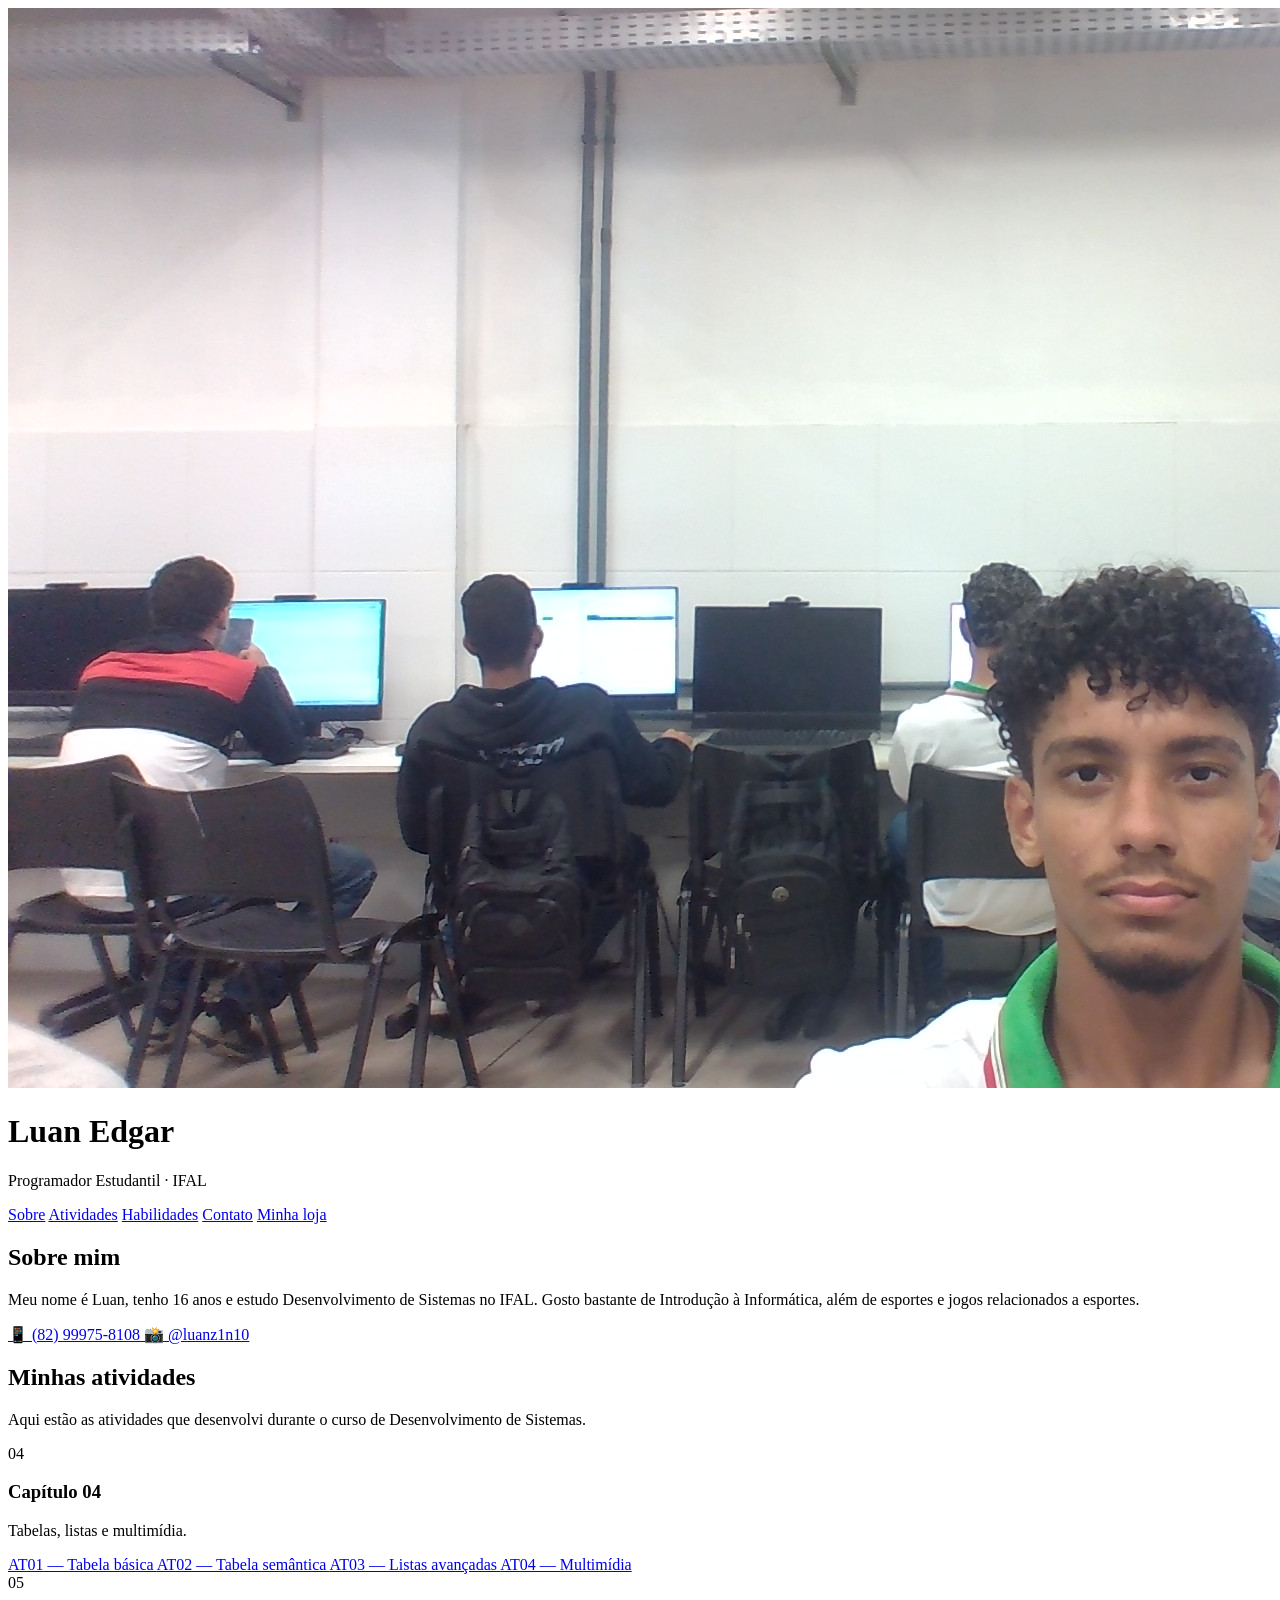
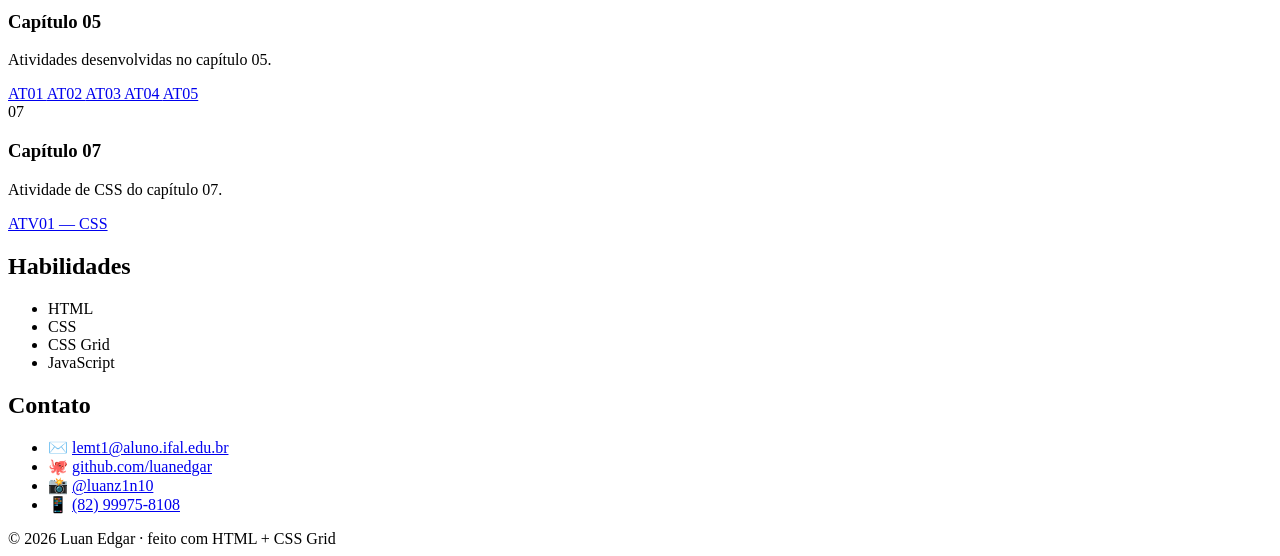
==== commit b9f1bd6c: "Refactor index.html for better readability and structure Updated HTML structure and improved content" ====
--- a/index.html
+++ b/index.html
@@ -7,13 +7,14 @@
 
   <title>Página Pessoal — Luan Edgar</title>
 
-  <link rel="stylesheet" href="estilo.css">
+  <link rel="stylesheet" href="style.css">
 </head>
 
 <body>
 
   <div class="pagina">
-  
+
+    <!-- CABEÇALHO -->
     <header class="cabecalho">
 
       <div class="perfil">
@@ -31,7 +32,7 @@
       </div>
 
 
-     
+      <!-- MENU -->
       <nav class="menu">
 
         <a href="#sobre">Sobre</a>
@@ -42,37 +43,224 @@
 
         <a href="#contato">Contato</a>
 
+        <a href="lojaonline/index.html">Minha loja</a>
+
       </nav>
 
     </header>
 
 
-    
+    <!-- CONTEÚDO PRINCIPAL -->
     <main class="principal">
 
 
+      <!-- SOBRE -->
       <section id="sobre" class="cartao">
 
         <h2>Sobre mim</h2>
 
         <p>
-          Meu nome é Luan, tenho 16 anos e estudo Desenvolvimento de Sistemas
-          no IFAL. Gosto bastante de Introdução à Informática, além de esportes
-          e jogos relacionados a esportes.
+          Meu nome é Luan, tenho 16 anos e estudo Desenvolvimento
+          de Sistemas no IFAL. Gosto bastante de Introdução à
+          Informática, além de esportes e jogos relacionados a esportes.
         </p>
 
-
-        <!-- INFORMAÇÕES -->
         <div class="informacoes">
 
-          <p>
-            📱
-            <a href="tel:+5582999758108">
-              (82) 99975-8108
-            </a>
-          </p>
-
-          <p>
+          <a href="tel:+5582999758108">
+            📱 (82) 99975-8108
+          </a>
+
+          <a
+            href="https://www.instagram.com/luanz1n10/"
+            target="_blank"
+            rel="noopener noreferrer"
+          >
+            📸 @luanz1n10
+          </a>
+
+        </div>
+
+      </section>
+
+
+      <!-- ATIVIDADES -->
+      <section id="atividades" class="cartao">
+
+        <h2>Minhas atividades</h2>
+
+        <p class="descricao">
+          Aqui estão as atividades que desenvolvi durante o curso
+          de Desenvolvimento de Sistemas.
+        </p>
+
+
+        <div class="atividades">
+
+
+          <!-- CAPÍTULO 04 -->
+          <article class="atividade">
+
+            <span class="numero">04</span>
+
+            <div>
+
+              <h3>Capítulo 04</h3>
+
+              <p>
+                Tabelas, listas e multimídia.
+              </p>
+
+              <div class="links">
+
+                <a href="cap04/cap04-at01-tabela-basica.html">
+                  AT01 — Tabela básica
+                </a>
+
+                <a href="cap04/cap04-at02-tabela-semantica.html">
+                  AT02 — Tabela semântica
+                </a>
+
+                <a href="cap04/cap04-at03-listas-avancadas.html">
+                  AT03 — Listas avançadas
+                </a>
+
+                <a href="cap04/cap04-at04-multimedia.html">
+                  AT04 — Multimídia
+                </a>
+
+              </div>
+
+            </div>
+
+          </article>
+
+
+          <!-- CAPÍTULO 05 -->
+          <article class="atividade">
+
+            <span class="numero">05</span>
+
+            <div>
+
+              <h3>Capítulo 05</h3>
+
+              <p>
+                Atividades desenvolvidas no capítulo 05.
+              </p>
+
+              <div class="links">
+
+                <a href="cap05/at01.html">
+                  AT01
+                </a>
+
+                <a href="cap05/at02.html">
+                  AT02
+                </a>
+
+                <a href="cap05/at03.html">
+                  AT03
+                </a>
+
+                <a href="cap05/at04.html">
+                  AT04
+                </a>
+
+                <a href="cap05/at05.html">
+                  AT05
+                </a>
+
+              </div>
+
+            </div>
+
+          </article>
+
+
+          <!-- CAPÍTULO 07 -->
+          <article class="atividade">
+
+            <span class="numero">07</span>
+
+            <div>
+
+              <h3>Capítulo 07</h3>
+
+              <p>
+                Atividade de CSS do capítulo 07.
+              </p>
+
+              <div class="links">
+
+                <a href="cap07/atv01.css">
+                  ATV01 — CSS
+                </a>
+
+              </div>
+
+            </div>
+
+          </article>
+
+
+        </div>
+
+      </section>
+
+    </main>
+
+
+    <!-- BARRA LATERAL -->
+    <aside class="lateral">
+
+
+      <!-- HABILIDADES -->
+      <section id="habilidades" class="cartao">
+
+        <h2>Habilidades</h2>
+
+        <ul class="habilidades">
+
+          <li>HTML</li>
+
+          <li>CSS</li>
+
+          <li>CSS Grid</li>
+
+          <li>JavaScript</li>
+
+        </ul>
+
+      </section>
+
+
+      <!-- CONTATO -->
+      <section id="contato" class="cartao">
+
+        <h2>Contato</h2>
+
+        <ul class="contato">
+
+          <li>
+            ✉️
+            <a href="mailto:lemt1@aluno.ifal.edu.br">
+              lemt1@aluno.ifal.edu.br
+            </a>
+          </li>
+
+          <li>
+            🐙
+            <a
+              href="https://github.com/luanedgar"
+              target="_blank"
+              rel="noopener noreferrer"
+            >
+              github.com/luanedgar
+            </a>
+          </li>
+
+          <li>
             📸
             <a
               href="https://www.instagram.com/luanz1n10/"
@@ -81,207 +269,29 @@
             >
               @luanz1n10
             </a>
-          </p>
-
-        </div>
-
-      </section>
-
-
-
-    \
-      <section id="atividades" class="cartao">
-
-        <h2>Minhas atividades</h2>
-
-        <p>
-          Aqui estão algumas das atividades desenvolvidas durante
-          meus estudos no IFAL.
-        </p>
-
-
-        <div class="atividades">
-
-
-          <!-- CAPÍTULO 04 -->
-          <article class="atividade">
-
-            <h3>Capítulo 04</h3>
-
-            <p>
-              Atividades desenvolvidas durante o Capítulo 04.
-            </p>
-
-            <a
-              href="cap04/"
-              class="botao"
-            >
-              Ver atividades →
-            </a>
-
-          </article>
-
-
-
-          <!-- CAPÍTULO 05 -->
-          <article class="atividade">
-
-            <h3>Capítulo 05</h3>
-
-            <p>
-              Atividades desenvolvidas durante o Capítulo 05.
-            </p>
-
-            <a
-              href="cap05/"
-              class="botao"
-            >
-              Ver atividades →
-            </a>
-
-          </article>
-
-
-
-          <!-- CAPÍTULO 07 -->
-          <article class="atividade">
-
-            <h3>Capítulo 07</h3>
-
-            <p>
-              Atividades desenvolvidas durante o Capítulo 07.
-            </p>
-
-            <a
-              href="cap07/"
-              class="botao"
-            >
-              Ver atividades →
-            </a>
-
-          </article>
-
-
-        </div>
-
-      </section>
-
-    </main>
-
-
-
-    <!-- ==============================
-         BARRA LATERAL
-    =============================== -->
-    <aside class="lateral">
-
-
-      <!-- ==============================
-           HABILIDADES
-      =============================== -->
-      <section id="habilidades" class="cartao">
-
-        <h2>Habilidades</h2>
-
-        <ul class="habilidades">
-
-          <li>HTML</li>
-
-          <li>CSS</li>
-
-          <li>CSS Grid</li>
-
-          <li>JavaScript</li>
+          </li>
+
+          <li>
+            📱
+            <a href="tel:+5582999758108">
+              (82) 99975-8108
+            </a>
+          </li>
 
         </ul>
 
       </section>
 
-
-
-      <!-- ==============================
-           CONTATO
-      =============================== -->
-      <section id="contato" class="cartao">
-
-        <h2>Contato</h2>
-
-        <ul class="contato">
-
-
-          <!-- E-MAIL -->
-          <li>
-
-            ✉️
-
-            <a
-              href="mailto:lemt1@aluno.ifal.edu.br"
-            >
-              lemt1@aluno.ifal.edu.br
-            </a>
-
-          </li>
-
-
-          <!-- GITHUB -->
-          <li>
-
-            🐙
-
-            <a
-              href="https://github.com/luanedgar"
-              target="_blank"
-              rel="noopener noreferrer"
-            >
-              github.com/luanedgar
-            </a>
-
-          </li>
-
-
-          <!-- INSTAGRAM -->
-          <li>
-
-            📸
-
-            <a
-              href="https://www.instagram.com/luanz1n10/"
-              target="_blank"
-              rel="noopener noreferrer"
-            >
-              Instagram
-            </a>
-
-          </li>
-
-
-          <!-- TELEFONE -->
-          <li>
-
-            📱
-
-            <a
-              href="tel:+5582999758108"
-            >
-              (82) 99975-8108
-            </a>
-
-          </li>
-
-        </ul>
-
-      </section>
-
     </aside>
 
 
+    <!-- RODAPÉ -->
     <footer class="rodape">
 
       © 2026 Luan Edgar · feito com HTML + CSS Grid
 
     </footer>
 
-
   </div>
 
 </body>
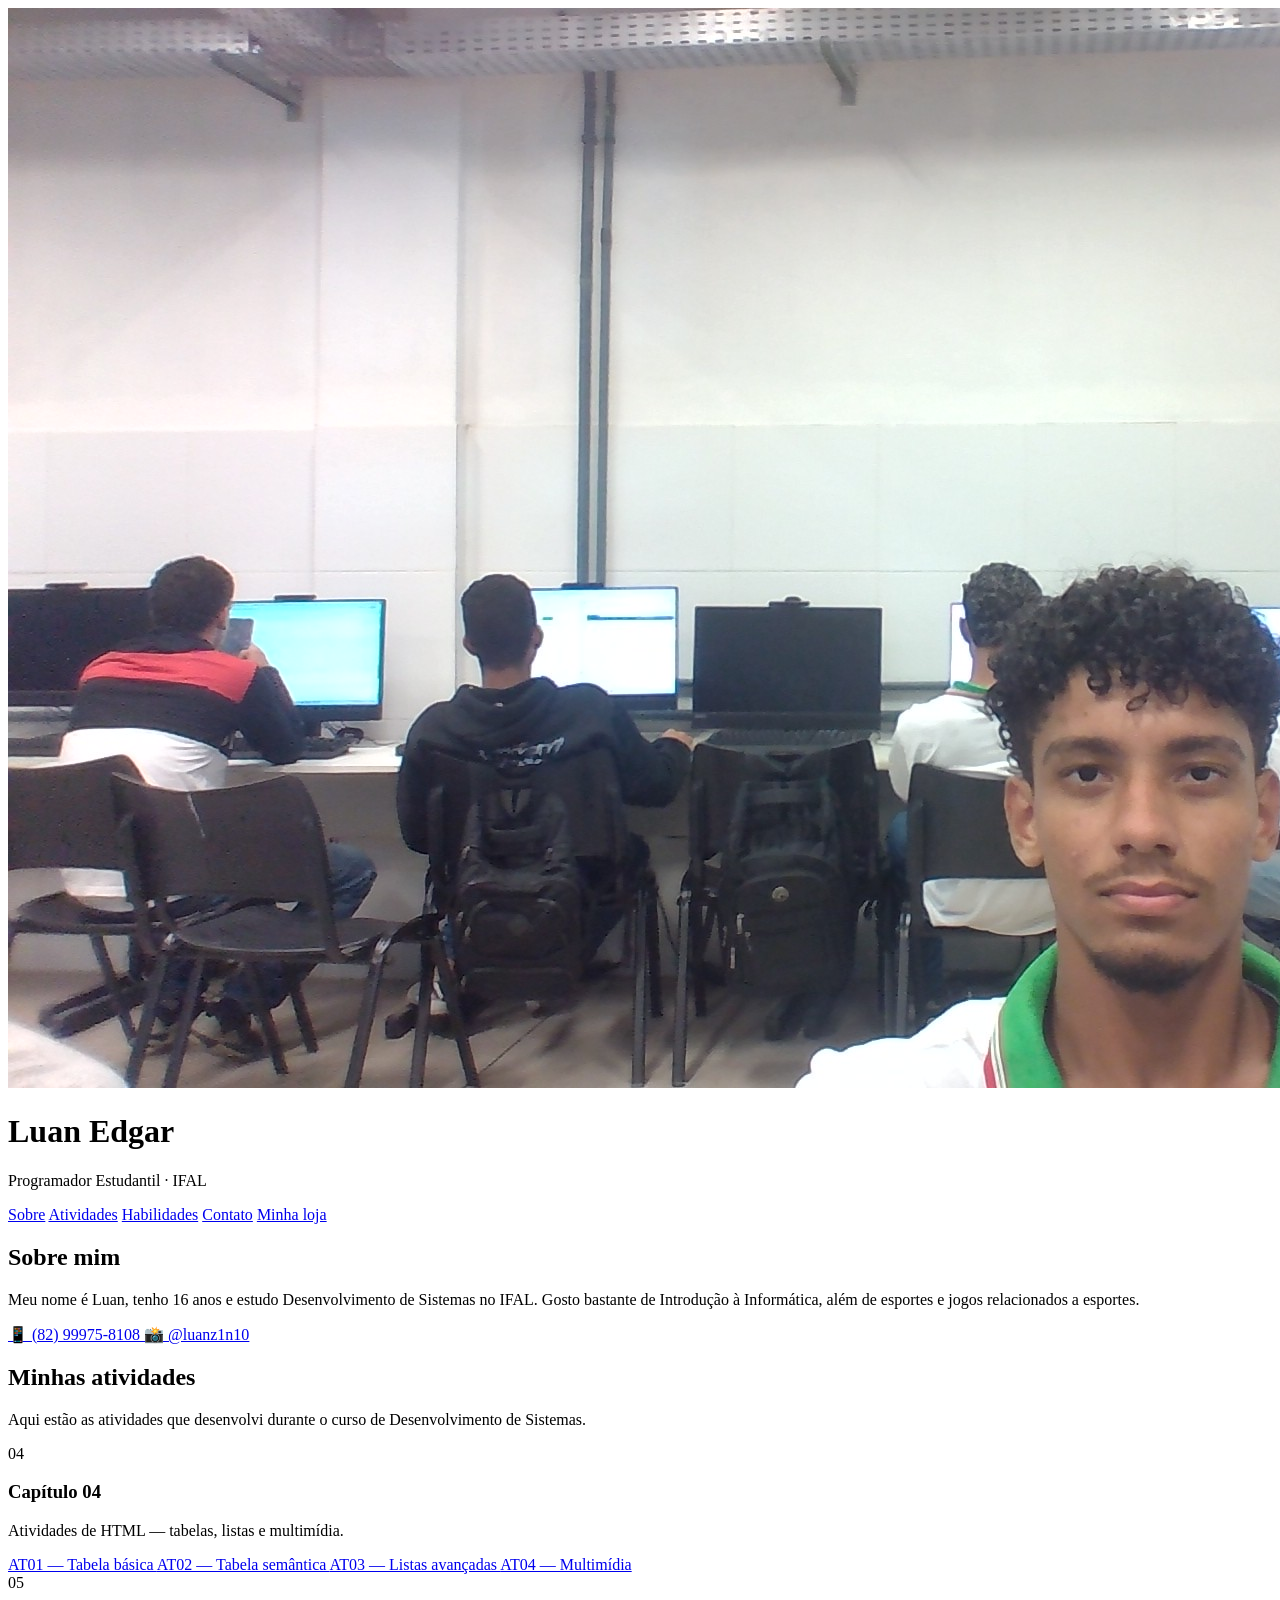
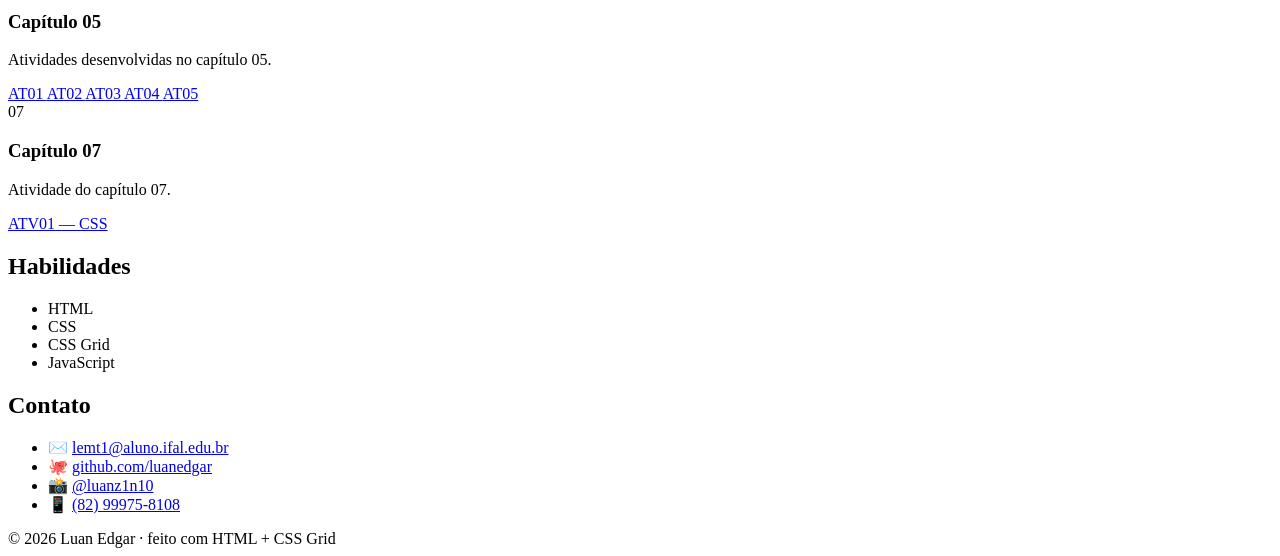
==== commit 5dd42943: "Update index.html" ====
--- a/index.html
+++ b/index.html
@@ -84,129 +84,131 @@
       </section>
 
 
-      <!-- ATIVIDADES -->
-      <section id="atividades" class="cartao">
-
-        <h2>Minhas atividades</h2>
-
-        <p class="descricao">
-          Aqui estão as atividades que desenvolvi durante o curso
-          de Desenvolvimento de Sistemas.
+<section id="atividades" class="cartao">
+
+  <h2>Minhas atividades</h2>
+
+  <p class="descricao">
+    Aqui estão as atividades que desenvolvi durante o curso
+    de Desenvolvimento de Sistemas.
+  </p>
+
+
+  <div class="atividades">
+
+
+    <!-- CAPÍTULO 04 -->
+
+    <article class="atividade">
+
+      <span class="numero">04</span>
+
+      <div>
+
+        <h3>Capítulo 04</h3>
+
+        <p>
+          Atividades de HTML — tabelas, listas e multimídia.
         </p>
 
-
-        <div class="atividades">
-
-
-          <!-- CAPÍTULO 04 -->
-          <article class="atividade">
-
-            <span class="numero">04</span>
-
-            <div>
-
-              <h3>Capítulo 04</h3>
-
-              <p>
-                Tabelas, listas e multimídia.
-              </p>
-
-              <div class="links">
-
-                <a href="cap04/cap04-at01-tabela-basica.html">
-                  AT01 — Tabela básica
-                </a>
-
-                <a href="cap04/cap04-at02-tabela-semantica.html">
-                  AT02 — Tabela semântica
-                </a>
-
-                <a href="cap04/cap04-at03-listas-avancadas.html">
-                  AT03 — Listas avançadas
-                </a>
-
-                <a href="cap04/cap04-at04-multimedia.html">
-                  AT04 — Multimídia
-                </a>
-
-              </div>
-
-            </div>
-
-          </article>
-
-
-          <!-- CAPÍTULO 05 -->
-          <article class="atividade">
-
-            <span class="numero">05</span>
-
-            <div>
-
-              <h3>Capítulo 05</h3>
-
-              <p>
-                Atividades desenvolvidas no capítulo 05.
-              </p>
-
-              <div class="links">
-
-                <a href="cap05/at01.html">
-                  AT01
-                </a>
-
-                <a href="cap05/at02.html">
-                  AT02
-                </a>
-
-                <a href="cap05/at03.html">
-                  AT03
-                </a>
-
-                <a href="cap05/at04.html">
-                  AT04
-                </a>
-
-                <a href="cap05/at05.html">
-                  AT05
-                </a>
-
-              </div>
-
-            </div>
-
-          </article>
-
-
-          <!-- CAPÍTULO 07 -->
-          <article class="atividade">
-
-            <span class="numero">07</span>
-
-            <div>
-
-              <h3>Capítulo 07</h3>
-
-              <p>
-                Atividade de CSS do capítulo 07.
-              </p>
-
-              <div class="links">
-
-                <a href="cap07/atv01.css">
-                  ATV01 — CSS
-                </a>
-
-              </div>
-
-            </div>
-
-          </article>
-
-
-        </div>
-
-      </section>
+        <div class="links">
+
+          <a href="./cap04/cap04-at01-tabela-basica.html">
+            AT01 — Tabela básica
+          </a>
+
+          <a href="./cap04/cap04-at02-tabela-semantica.html">
+            AT02 — Tabela semântica
+          </a>
+
+          <a href="./cap04/cap04-at03-listas-avancadas.html">
+            AT03 — Listas avançadas
+          </a>
+
+          <a href="./cap04/cap04-at04-multimedia.html">
+            AT04 — Multimídia
+          </a>
+
+        </div>
+
+      </div>
+
+    </article>
+
+
+    <!-- CAPÍTULO 05 -->
+
+    <article class="atividade">
+
+      <span class="numero">05</span>
+
+      <div>
+
+        <h3>Capítulo 05</h3>
+
+        <p>
+          Atividades desenvolvidas no capítulo 05.
+        </p>
+
+        <div class="links">
+
+          <a href="./cap05/at01.html">
+            AT01
+          </a>
+
+          <a href="./cap05/at02.html">
+            AT02
+          </a>
+
+          <a href="./cap05/at03.html">
+            AT03
+          </a>
+
+          <a href="./cap05/at04.html">
+            AT04
+          </a>
+
+          <a href="./cap05/at05.html">
+            AT05
+          </a>
+
+        </div>
+
+      </div>
+
+    </article>
+
+
+    <!-- CAPÍTULO 07 -->
+
+    <article class="atividade">
+
+      <span class="numero">07</span>
+
+      <div>
+
+        <h3>Capítulo 07</h3>
+
+        <p>
+          Atividade do capítulo 07.
+        </p>
+
+        <div class="links">
+
+          <a href="./cap07/atv01.css">
+            ATV01 — CSS
+          </a>
+
+        </div>
+
+      </div>
+
+    </article>
+
+
+  </div>
+
+</section>
 
     </main>
 
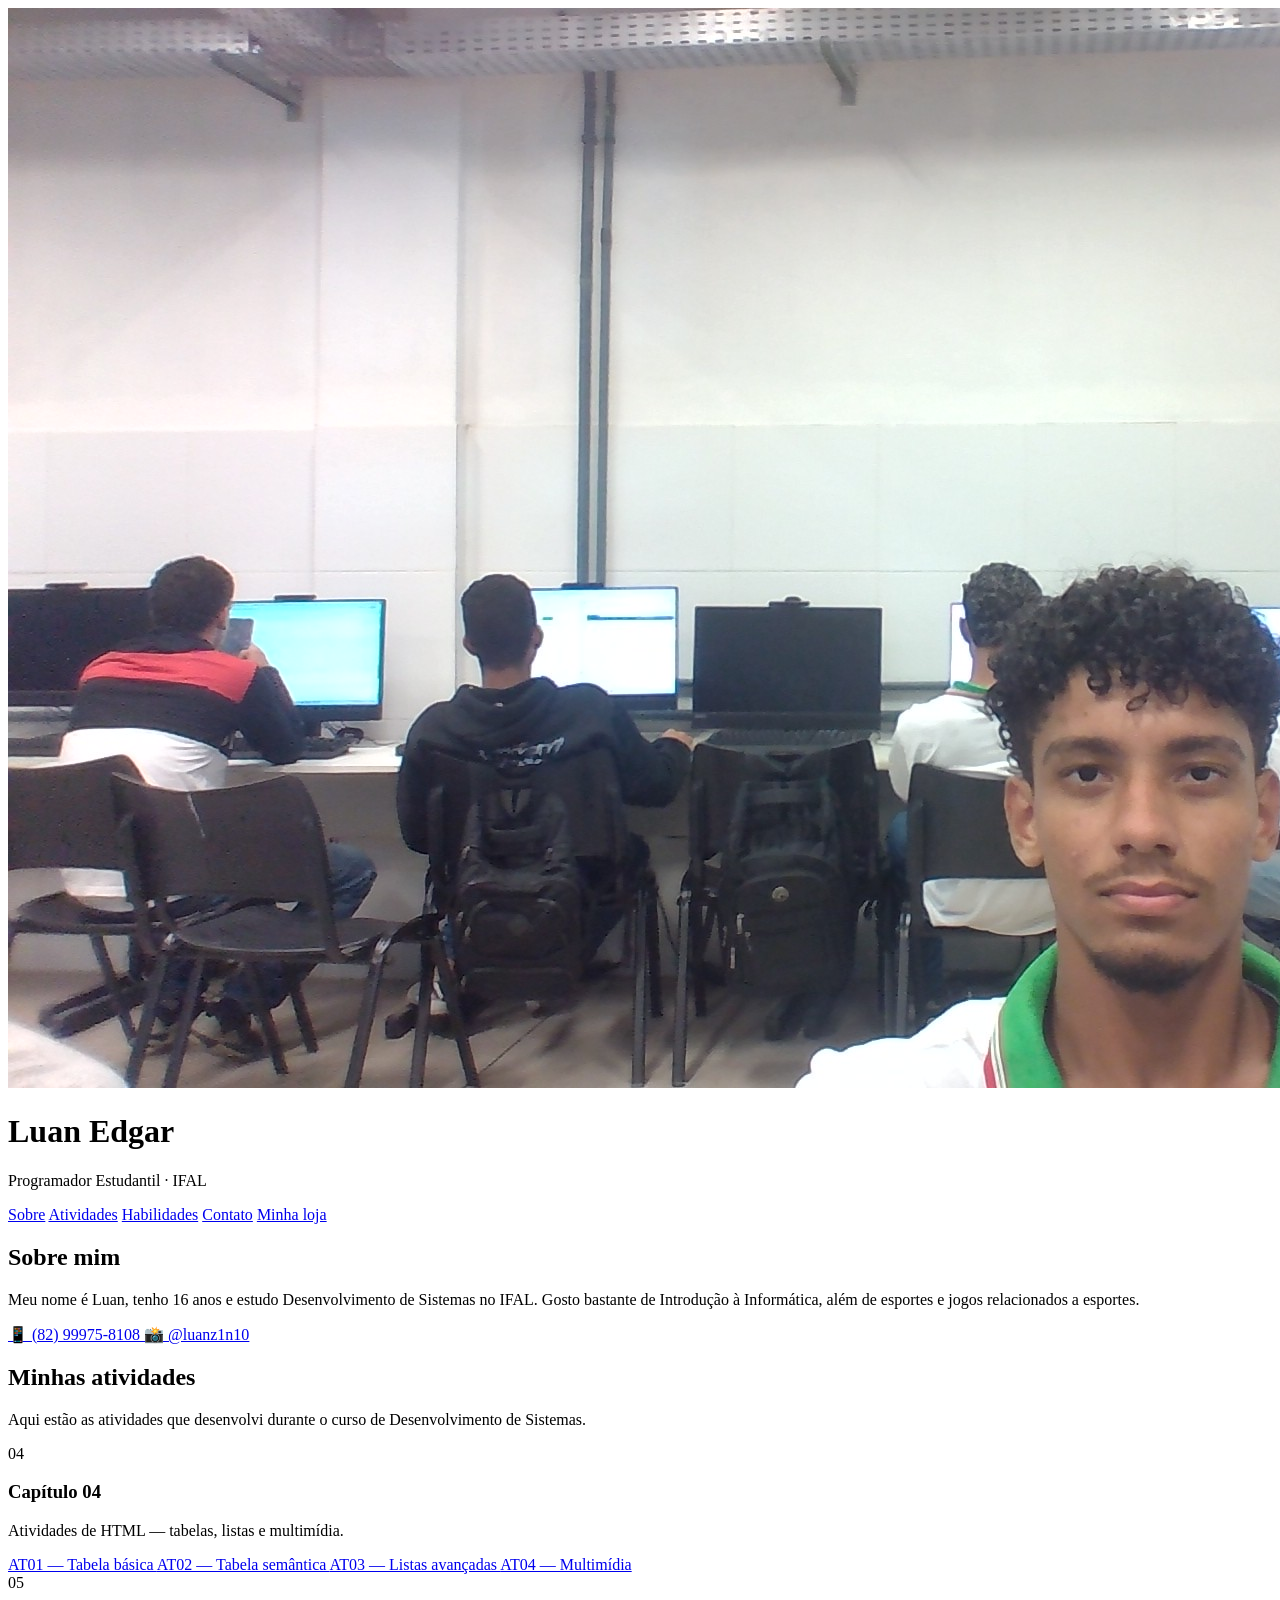
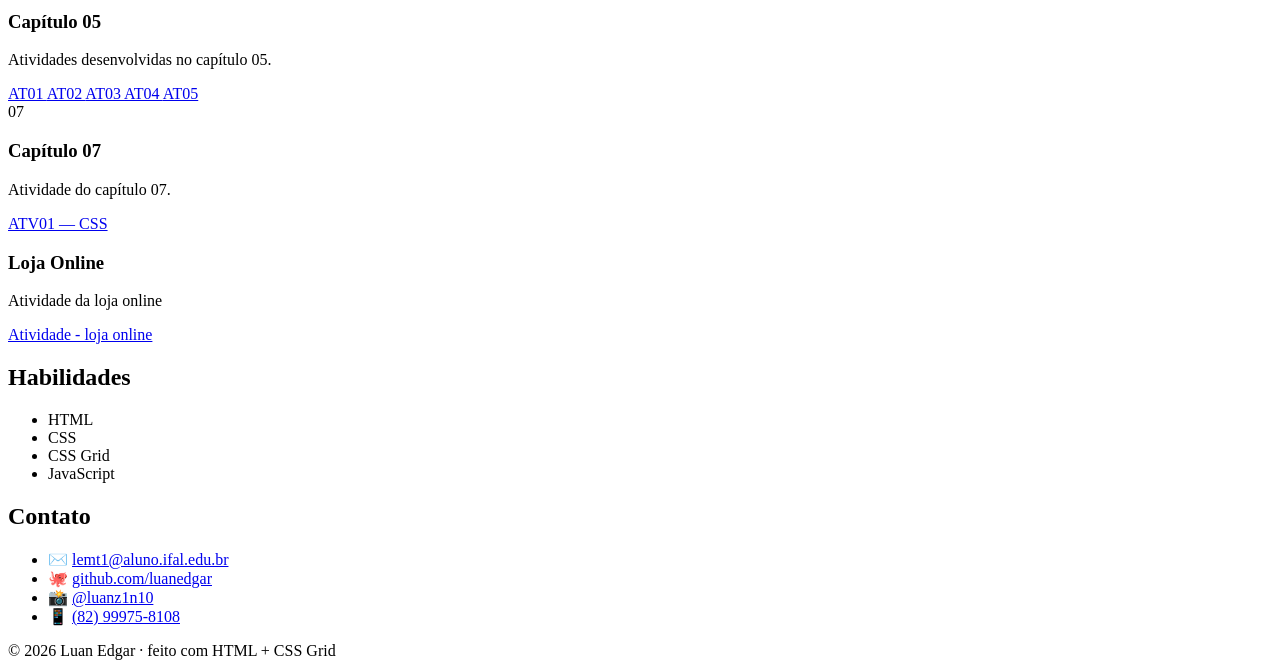
==== commit 593ebe12: "Update index.html" ====
--- a/index.html
+++ b/index.html
@@ -199,6 +199,17 @@
             ATV01 — CSS
           </a>
 
+        </div>
+        <div> 
+        <h3>Loja Online</h3>
+
+          <p>
+            Atividade da loja online
+          </p>
+          <div class="Links">
+            <a href="./lojaonline/index.html">
+              Atividade - loja online
+            </a>
         </div>
 
       </div>
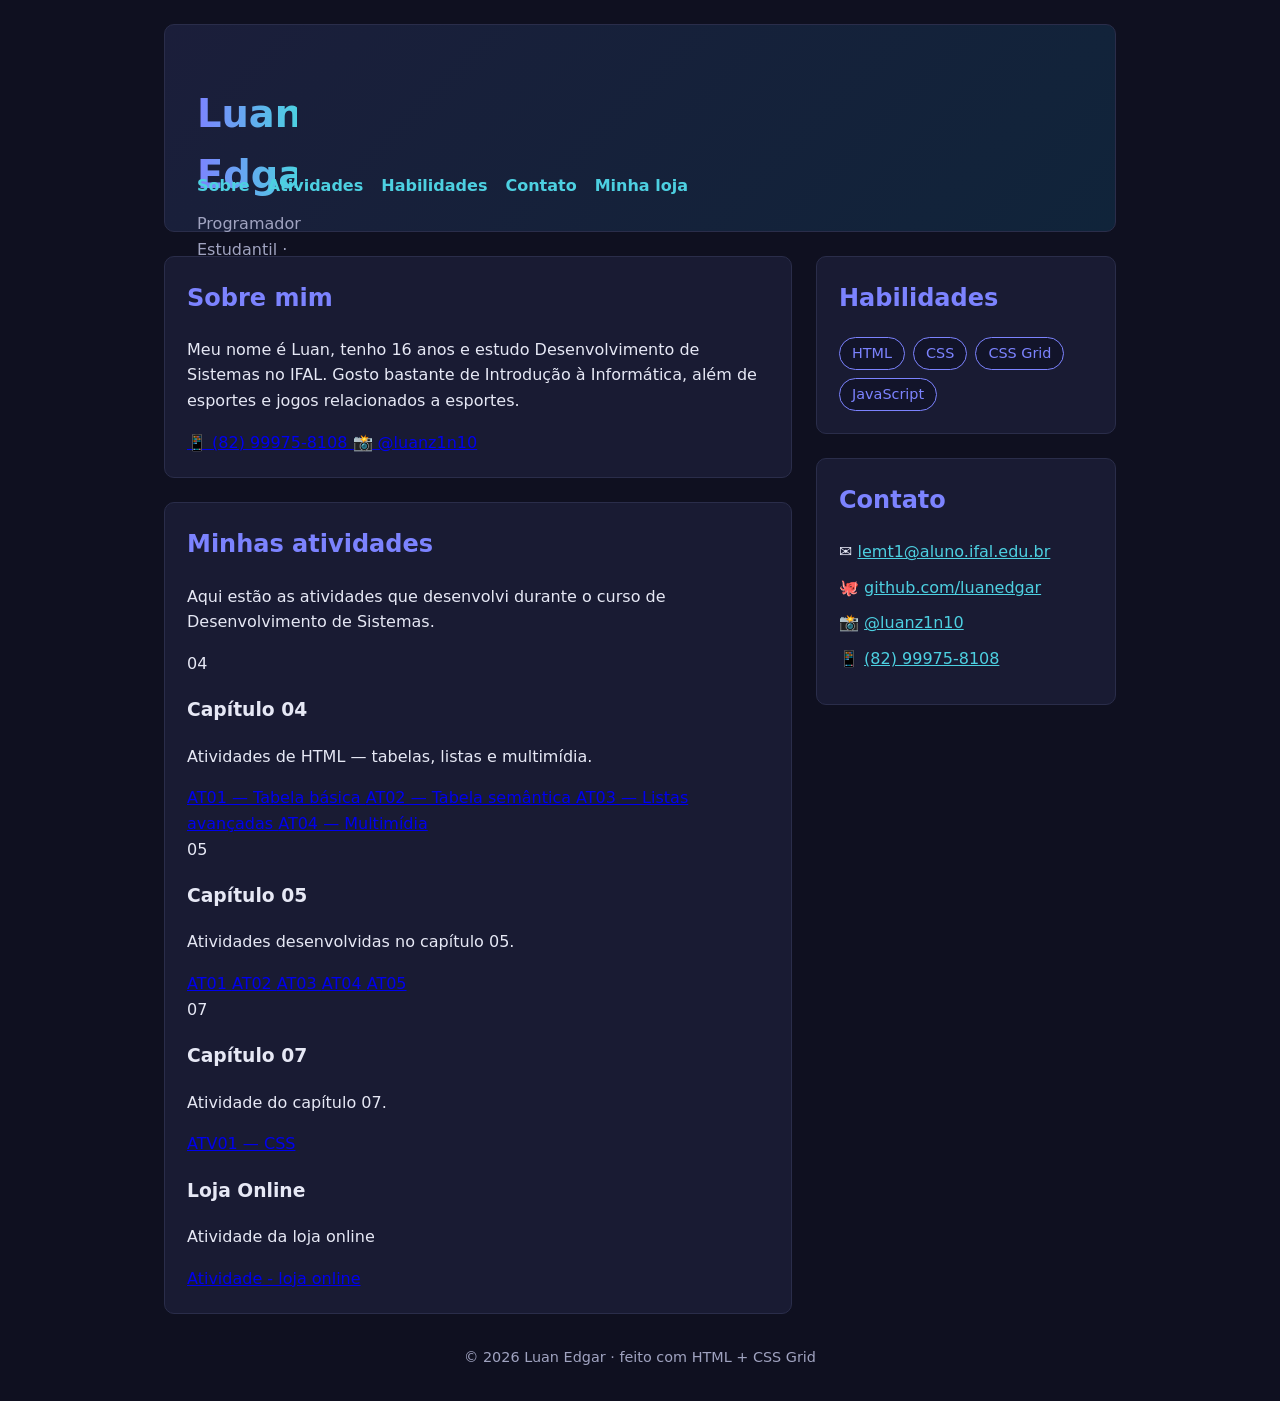
==== commit c31280ca: "Update image source and alt text in index.html Fix image source and alt attributes in profile sectio" ====
--- a/index.html
+++ b/index.html
@@ -20,8 +20,7 @@
       <div class="perfil">
 
         <img
-          src="minhafoto.jpg.jpg"
-          alt="Foto de Luan Edgar"
+        
         >
 
         <div>
--- a/style.css
+++ b/style.css
@@ -0,0 +1,366 @@
+/* ============================================================
+   TEMA 2 — ESCURO
+   Página pessoal — Luan Edgar
+   ============================================================ */
+
+
+/* ---- CORES E FONTE ---- */
+
+:root {
+  --cor: #7c83ff;
+  --cor2: #4dd0e1;
+  --texto: #e6e8f5;
+  --suave: #a0a3c0;
+  --fundo: #0f1020;
+  --superficie: #191b33;
+  --borda: #2a2d4a;
+  --raio: 10px;
+}
+
+
+body {
+  margin: 0;
+
+  font-family:
+    system-ui,
+    -apple-system,
+    "Segoe UI",
+    sans-serif;
+
+  color: var(--texto);
+
+  background: var(--fundo);
+
+  line-height: 1.6;
+}
+
+
+/* ============================================================
+   LAYOUT (GRID) — NÃO MUDE
+   ============================================================ */
+
+* {
+  box-sizing: border-box;
+}
+
+
+.pagina {
+
+  display: grid;
+
+  grid-template-columns:
+    1fr 300px;
+
+  grid-template-areas:
+
+    "cabecalho cabecalho"
+    "principal lateral"
+    "rodape    rodape";
+
+  gap: 24px;
+
+  max-width: 1000px;
+
+  margin: 0 auto;
+
+  padding: 24px;
+}
+
+
+.cabecalho {
+  grid-area: cabecalho;
+}
+
+
+.principal {
+  grid-area: principal;
+}
+
+
+.lateral {
+  grid-area: lateral;
+}
+
+
+.rodape {
+  grid-area: rodape;
+}
+
+
+/* GRID DOS PROJETOS / ATIVIDADES */
+
+.projetos {
+
+  display: grid;
+
+  grid-template-columns:
+    repeat(
+      auto-fit,
+      minmax(200px, 1fr)
+    );
+
+  gap: 16px;
+
+  margin-top: 14px;
+}
+
+
+/* CELULAR */
+
+@media (max-width: 640px) {
+
+  .pagina {
+
+    grid-template-columns: 1fr;
+
+    grid-template-areas:
+
+      "cabecalho"
+      "principal"
+      "lateral"
+      "rodape";
+  }
+
+}
+
+
+/* ===================== FIM DO LAYOUT ===================== */
+
+
+/* ============================================================
+   APARÊNCIA
+   ============================================================ */
+
+
+/* CABEÇALHO */
+
+.cabecalho {
+
+  background:
+    linear-gradient(
+      135deg,
+      #1b1e3a,
+      #10243a
+    );
+
+  color: #fff;
+
+  padding: 32px;
+
+  border: 1px solid var(--borda);
+
+  border-radius: var(--raio);
+}
+
+
+.cabecalho h1 {
+
+  margin: 0;
+
+  font-size:
+    clamp(
+      1.6rem,
+      4vw,
+      2.4rem
+    );
+
+  background:
+    linear-gradient(
+      90deg,
+      var(--cor),
+      var(--cor2)
+    );
+
+  -webkit-background-clip: text;
+
+  background-clip: text;
+
+  color: transparent;
+}
+
+
+.cabecalho p {
+
+  margin: 6px 0 0;
+
+  color: var(--suave);
+}
+
+
+/* MENU */
+
+.cabecalho nav {
+
+  margin-top: 16px;
+
+  display: flex;
+
+  gap: 18px;
+
+  flex-wrap: wrap;
+}
+
+
+.cabecalho nav a {
+
+  color: var(--cor2);
+
+  text-decoration: none;
+
+  font-weight: 600;
+}
+
+
+.cabecalho nav a:hover {
+
+  text-decoration: underline;
+}
+
+
+/* CARTÕES */
+
+.cartao {
+
+  background: var(--superficie);
+
+  border: 1px solid var(--borda);
+
+  border-radius: var(--raio);
+
+  padding: 22px;
+}
+
+
+.cartao + .cartao {
+
+  margin-top: 24px;
+}
+
+
+h2 {
+
+  color: var(--cor);
+
+  margin-top: 0;
+}
+
+
+/* ATIVIDADES */
+
+.projeto {
+
+  background: #12142a;
+
+  border: 1px solid var(--borda);
+
+  border-radius: 10px;
+
+  padding: 16px;
+}
+
+
+.projeto h3 {
+
+  margin: 0 0 6px;
+
+  color: var(--cor2);
+}
+
+
+/* LINKS DAS ATIVIDADES */
+
+.projeto a {
+
+  color: var(--cor2);
+
+  font-weight: 600;
+
+  text-decoration: none;
+}
+
+
+.projeto a:hover {
+
+  color: var(--cor);
+
+  text-decoration: underline;
+}
+
+
+/* HABILIDADES */
+
+.habilidades {
+
+  list-style: none;
+
+  padding: 0;
+
+  margin: 0;
+
+  display: flex;
+
+  flex-wrap: wrap;
+
+  gap: 8px;
+}
+
+
+.habilidades li {
+
+  background: #12142a;
+
+  border: 1px solid var(--cor);
+
+  color: var(--cor);
+
+  border-radius: 999px;
+
+  padding: 4px 12px;
+
+  font-size: .9rem;
+}
+
+
+/* CONTATO */
+
+.contato {
+
+  list-style: none;
+
+  padding: 0;
+
+  margin: 0;
+}
+
+
+.contato li {
+
+  margin: 10px 0;
+}
+
+
+.contato a {
+
+  color: var(--cor2);
+}
+
+
+/* RODAPÉ */
+
+.rodape {
+
+  text-align: center;
+
+  color: var(--suave);
+
+  padding: 8px;
+
+  font-size: .9rem;
+}
+
+.perfil {
+  width: 100px;
+  height: 100px;
+  object-fit: cover;
+  border-radius: 50%;
+}
